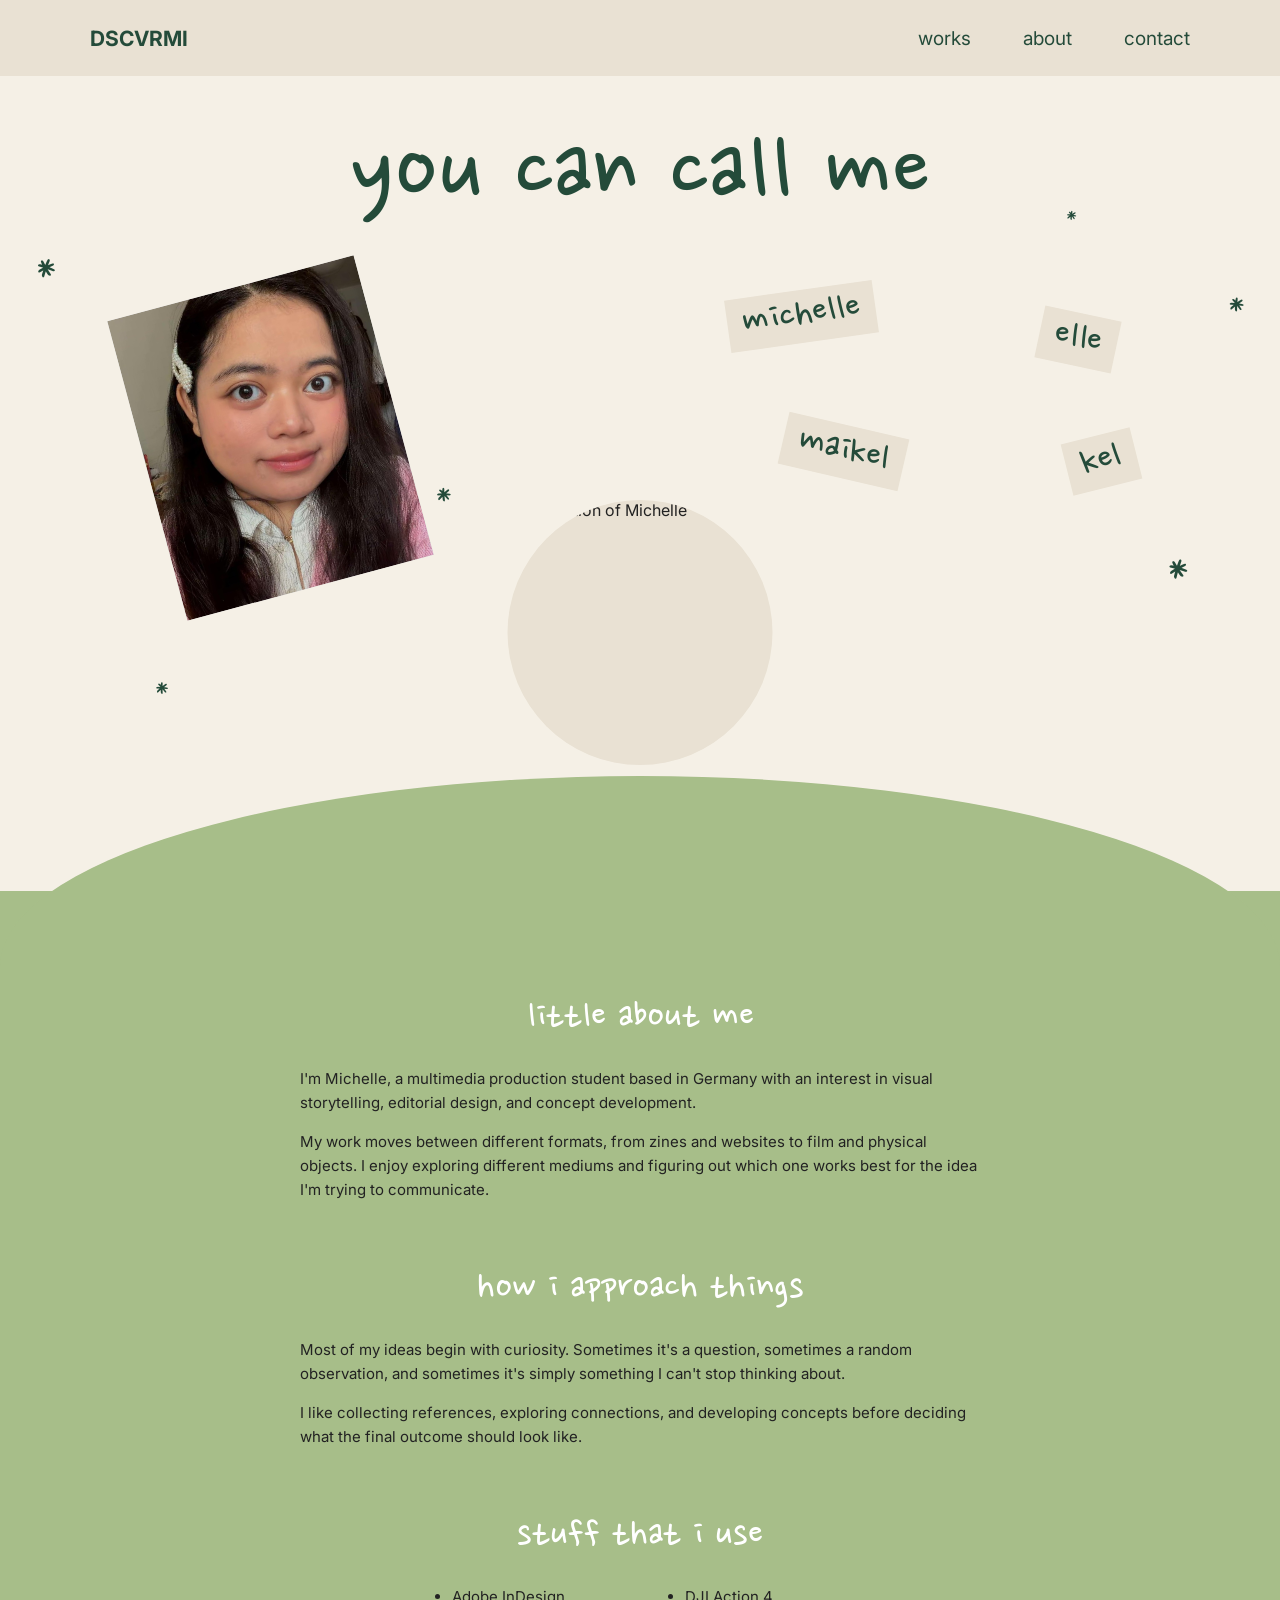
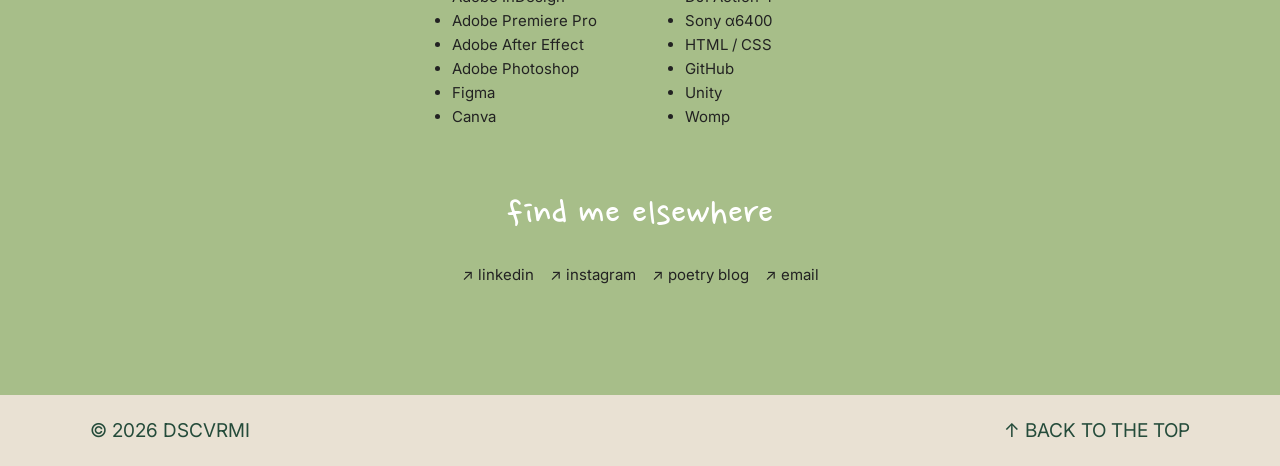
==== about.html @ c0415d55 "Update about.html" ====
<!DOCTYPE html>
<html lang="en">

<head>
  <meta charset="UTF-8">
  <meta name="viewport" content="width=device-width, initial-scale=1.0">

  <title>About — DSCVRMI</title>

  <link rel="preconnect" href="https://fonts.googleapis.com">
  <link rel="preconnect" href="https://fonts.gstatic.com" crossorigin>

  <link href="https://fonts.googleapis.com/css2?family=Inter:wght@400;500;600;700&family=Nanum+Pen+Script&display=swap" rel="stylesheet">

  <style>

    /* =====================================
       COLORS & BASE
    ===================================== */

    :root {
      --abt-paper: #F5F0E6;
      --abt-paper-dark: #E9E1D3;
      --abt-green: #244B3A;
      --abt-sage: #A7BE89;
      --abt-ink: #222222;
    }

    * {
      box-sizing: border-box;
    }

    html {
      scroll-behavior: smooth;
    }

    body {
      margin: 0;
      background: var(--abt-paper);
      color: var(--abt-ink);
      font-family: "Inter", sans-serif;
      overflow-x: hidden;
    }

    a {
      color: inherit;
    }


    /* =====================================
       NAVIGATION
    ===================================== */

    .abt-header {
      height: 76px;
      padding: 0 7%;
      background: var(--abt-paper-dark);

      display: flex;
      align-items: center;
      justify-content: space-between;
    }

    .abt-logo {
      font-size: 21px;
      font-weight: 700;
      color: var(--abt-green);
      text-decoration: none;
    }

    .abt-nav {
      display: flex;
      align-items: center;
      gap: 52px;
    }

    .abt-nav a {
      font-size: 19px;
      text-decoration: none;
      color: var(--abt-green);
      transition: opacity 0.2s ease;
    }

    .abt-nav a:hover {
      opacity: 0.6;
    }


    /* =====================================
       ABOUT HERO
    ===================================== */

    .abt-hero {
      position: relative;
      width: 100%;
      max-width: 1300px;
      height: 730px;
      margin: 0 auto;
      padding: 45px 5%;
    }

    /* TITLE */

    .abt-title-area {
      position: relative;
      z-index: 2;
      width: 100%;
      text-align: center;
    }

    .abt-title {
      margin: 0;
      font-family: "Nanum Pen Script", cursive;
      font-weight: 400;
      font-size: clamp(76px, 8.5vw, 125px);
      line-height: 1;
      color: var(--abt-green);
      white-space: nowrap;
    }


    /* =====================================
       COLLAGE
    ===================================== */

    .abt-collage {
      position: relative;
      width: 100%;
      max-width: 1080px;
      height: 530px;
      margin: 5px auto 0;
    }


    /* PHOTO */

    .abt-photo-frame {
      position: absolute;
      left: 4%;
      top: 48px;

      width: 255px;
      height: 310px;

      background: #d9d9d9;
      transform: rotate(-15deg);
      overflow: hidden;

      z-index: 2;
    }

    .abt-photo {
      width: 100%;
      height: 100%;

      object-fit: cover;
      object-position: center 30%;
      display: block;
    }


    /* =====================================
       NICKNAME STICKY NOTES
    ===================================== */

    .abt-names {
      position: absolute;

      right: 4%;
      top: 50px;

      width: 410px;
      height: 250px;

      z-index: 3;
    }

    .abt-tag {
      position: absolute;
      display: inline-block;

      background: var(--abt-paper-dark);
      padding: 4px 15px 6px;

      color: var(--abt-green);

      font-family: "Nanum Pen Script", cursive;
      font-size: 43px;
      line-height: 1;

      white-space: nowrap;

      transition: transform 0.2s ease;
    }

    .abt-michelle {
      left: 0;
      top: 5px;
      transform: rotate(-8deg);
    }

    .abt-elle {
      right: 20px;
      top: 28px;
      transform: rotate(12deg);
    }

    .abt-maikel {
      left: 55px;
      top: 140px;
      transform: rotate(13deg);
    }

    .abt-kel {
      right: 0;
      top: 150px;
      transform: rotate(-14deg);
    }


    /* =====================================
       ILLUSTRATION CIRCLE
    ===================================== */

    .abt-illustration-circle {
      position: absolute;

      left: 50%;
      bottom: 0;

      transform: translateX(-50%);

      width: 265px;
      height: 265px;

      border-radius: 50%;
      background: var(--abt-paper-dark);

      overflow: hidden;
      z-index: 1;

      display: flex;
      align-items: center;
      justify-content: center;
    }

    .abt-illustration {
      width: 100%;
      height: 100%;

      object-fit: contain;
      display: block;
    }


    /* =====================================
       DECORATIVE ASTERISKS
    ===================================== */

    .abt-star {
      position: absolute;
      display: block;

      font-family: "Nanum Pen Script", cursive;
      font-weight: 400;

      color: var(--abt-green);
      line-height: 1;

      pointer-events: none;
      user-select: none;

      z-index: 4;
    }

    .abt-star-one {
      top: 175px;
      left: 3%;
      font-size: 48px;
      transform: rotate(-15deg);
    }

    .abt-star-two {
      top: 215px;
      right: 3%;
      font-size: 38px;
      transform: rotate(18deg);
    }

    .abt-star-three {
      top: 405px;
      left: 34%;
      font-size: 37px;
      transform: rotate(12deg);
    }

    .abt-star-four {
      top: 475px;
      right: 7%;
      font-size: 50px;
      transform: rotate(-18deg);
    }

    .abt-star-five {
      top: 600px;
      left: 12%;
      font-size: 32px;
      transform: rotate(15deg);
    }

    .abt-star-six {
      top: 130px;
      right: 16%;
      font-size: 25px;
      transform: rotate(20deg);
    }


    /* =====================================
       GREEN ARCH SECTION
    ===================================== */

    .abt-green-section {
      position: relative;
      isolation: isolate;

      width: 100%;
      background: var(--abt-sage);

      margin-top: 85px;
      padding: 105px 24px 110px;
    }

    .abt-green-section::before {
      content: "";
      position: absolute;

      top: -115px;
      left: 0;

      width: 100%;
      height: 190px;

      background: var(--abt-sage);

      border-radius: 50% 50% 0 0 / 100% 100% 0 0;

      z-index: -1;
    }

    .abt-content {
      position: relative;
      z-index: 1;

      width: min(680px, 100%);
      margin: 0 auto;
    }


    /* =====================================
       ABOUT CONTENT
    ===================================== */

    .abt-block {
      margin-bottom: 65px;
    }

    .abt-block:last-child {
      margin-bottom: 0;
    }

    .abt-block h2 {
      font-family: "Nanum Pen Script", cursive;
      font-size: 43px;
      font-weight: 400;

      color: white;
      text-align: center;

      line-height: 1;
      margin: 0 0 28px;
    }

    .abt-block p {
      font-size: 15px;
      line-height: 1.6;
      margin: 0 0 15px;
    }


    /* =====================================
       TOOLS
    ===================================== */

    .abt-tools {
      display: grid;
      grid-template-columns: 1fr 1fr;

      gap: 45px;
      max-width: 420px;
      margin: 0 auto;
    }

    .abt-tools ul {
      margin: 0;
      padding-left: 22px;

      font-size: 15px;
      line-height: 1.6;
    }


    /* =====================================
       SOCIAL LINKS
    ===================================== */

    .abt-socials {
      display: flex;
      justify-content: center;
      flex-wrap: wrap;
      gap: 16px;
    }

    .abt-socials a {
      text-decoration: none;
      font-size: 15px;

      border-bottom: 1px solid transparent;

      transition:
        opacity 0.2s ease,
        border-color 0.2s ease;
    }

    .abt-socials a:hover {
      opacity: 0.7;
      border-bottom-color: currentColor;
    }


    /* =====================================
       FOOTER
    ===================================== */

    .abt-footer {
      padding: 24px 7%;

      background: var(--abt-paper-dark);

      display: flex;
      justify-content: space-between;
      align-items: center;

      gap: 20px;

      color: var(--abt-green);
      font-size: 19px;
    }

    .abt-footer a {
      text-decoration: none;
    }


    /* =====================================
       TABLET
    ===================================== */

    @media (max-width: 900px) {

      .abt-hero {
        height: 765px;
        padding: 45px 4%;
      }

      .abt-title {
        font-size: clamp(62px, 10vw, 100px);
      }

      .abt-collage {
        height: 560px;
      }

      .abt-photo-frame {
        left: 5%;
        top: 65px;

        width: 220px;
        height: 275px;
      }

      .abt-names {
        right: 3%;
        top: 70px;

        width: 310px;
        height: 230px;
      }

      .abt-tag {
        font-size: 36px;
      }

      .abt-maikel {
        left: 30px;
      }

      .abt-elle {
        right: 0;
      }

      .abt-illustration-circle {
        width: 230px;
        height: 230px;
        bottom: 5px;
      }

      .abt-star-one {
        left: 2%;
      }

      .abt-star-three {
        left: 38%;
      }

      .abt-star-four {
        right: 3%;
      }

      .abt-green-section {
        margin-top: 75px;
      }
    }


    /* =====================================
       MOBILE
    ===================================== */

    @media (max-width: 600px) {

      .abt-header {
        height: auto;
        min-height: 75px;
        padding: 18px 20px;
        gap: 12px;
      }

      .abt-logo {
        font-size: 17px;
      }

      .abt-nav {
        gap: 15px;
      }

      .abt-nav a {
        font-size: 14px;
      }

      .abt-hero {
        height: 880px;
        padding: 38px 20px 70px;
      }

      .abt-title {
        font-size: clamp(42px, 12vw, 75px);
        white-space: nowrap;
      }

      .abt-collage {
        height: 710px;
        margin-top: 20px;
      }

      /* PHOTO */

      .abt-photo-frame {
        left: 50%;
        top: 18px;

        width: 195px;
        height: 240px;

        transform: translateX(-50%) rotate(-12deg);
      }

      /* NAMES */

      .abt-names {
        left: 50%;
        right: auto;
        top: 315px;

        transform: translateX(-50%);

        width: min(320px, 100%);
        height: 155px;
      }

      .abt-tag {
        font-size: 32px;
        padding: 3px 10px 5px;
      }

      .abt-michelle {
        left: 3%;
        top: 0;
      }

      .abt-elle {
        right: 5%;
        top: 12px;
      }

      .abt-maikel {
        left: 14%;
        top: 80px;
      }

      .abt-kel {
        right: 5%;
        top: 90px;
      }

      /* ILLUSTRATION */

      .abt-illustration-circle {
        width: 200px;
        height: 200px;

        bottom: 10px;
      }

      /* STARS */

      .abt-star-one {
        top: 160px;
        left: 6%;
        font-size: 35px;
      }

      .abt-star-two {
        top: 245px;
        right: 6%;
        font-size: 30px;
      }

      .abt-star-three {
        top: 445px;
        left: 7%;
        font-size: 29px;
      }

      .abt-star-four {
        top: 575px;
        right: 6%;
        font-size: 34px;
      }

      .abt-star-five {
        top: 690px;
        left: 7%;
        font-size: 29px;
      }

      .abt-star-six {
        top: 105px;
        right: 8%;
        font-size: 23px;
      }

      /* GREEN SECTION */

      .abt-green-section {
        margin-top: 65px;
        padding: 75px 24px 85px;
      }

      .abt-green-section::before {
        top: -70px;
        height: 115px;
      }

      /* CONTENT */

      .abt-block {
        margin-bottom: 50px;
      }

      .abt-block h2 {
        font-size: 38px;
      }

      .abt-block p {
        font-size: 14px;
      }

      .abt-tools {
        gap: 18px;
      }

      .abt-tools ul {
        font-size: 13px;
      }

      .abt-socials {
        gap: 14px;
      }

      .abt-socials a {
        font-size: 13px;
      }

      .abt-footer {
        padding: 22px;
        font-size: 13px;
      }
    }

    @media (max-width: 380px) {
      .abt-nav {
        gap: 9px;
      }

      .abt-logo {
        font-size: 15px;
      }

      .abt-nav a {
        font-size: 12px;
      }
    }

  </style>
</head>


<body id="top">

  <!-- =====================================
       NAVIGATION
  ===================================== -->

  <header class="abt-header">

    <a href="index.html" class="abt-logo">
      DSCVRMI
    </a>

    <nav class="abt-nav">
      <a href="works.html">works</a>
      <a href="about.html" aria-current="page">about</a>
      <a href="contact.html">contact</a>
    </nav>

  </header>


  <main>

    <!-- =====================================
         HERO
    ===================================== -->

    <section class="abt-hero">

      <!-- ASTERISK DECORATIONS -->

      <span class="abt-star abt-star-one" aria-hidden="true">*</span>
      <span class="abt-star abt-star-two" aria-hidden="true">*</span>
      <span class="abt-star abt-star-three" aria-hidden="true">*</span>
      <span class="abt-star abt-star-four" aria-hidden="true">*</span>
      <span class="abt-star abt-star-five" aria-hidden="true">*</span>
      <span class="abt-star abt-star-six" aria-hidden="true">*</span>


      <!-- TITLE -->

      <div class="abt-title-area">
        <h1 class="abt-title">you can call me</h1>
      </div>


      <!-- COLLAGE -->

      <div class="abt-collage">

        <!-- PHOTO -->

        <div class="abt-photo-frame">
          <img
            class="abt-photo"
            src="michelle.jpg"
            alt="Portrait of Michelle"
          >
        </div>


        <!-- NICKNAMES -->

        <div class="abt-names">
          <span class="abt-tag abt-michelle">michelle</span>
          <span class="abt-tag abt-elle">elle</span>
          <span class="abt-tag abt-maikel">maikel</span>
          <span class="abt-tag abt-kel">kel</span>
        </div>


        <!-- ILLUSTRATION CIRCLE -->

        <div class="abt-illustration-circle">
          <img
            class="abt-illustration"
            src="hero-illustration.png"
            alt="Illustration of Michelle"
          >
        </div>

      </div>

    </section>


    <!-- =====================================
         GREEN ABOUT SECTION
    ===================================== -->

    <section class="abt-green-section" id="little-about-me">

      <div class="abt-content">


        <!-- LITTLE ABOUT ME -->

        <section class="abt-block">

          <h2>little about me</h2>

          <p>
            I'm Michelle, a multimedia production student based in Germany
            with an interest in visual storytelling, editorial design,
            and concept development.
          </p>

          <p>
            My work moves between different formats, from zines and
            websites to film and physical objects. I enjoy exploring
            different mediums and figuring out which one works best
            for the idea I'm trying to communicate.
          </p>

        </section>


        <!-- HOW I APPROACH THINGS -->

        <section class="abt-block">

          <h2>how i approach things</h2>

          <p>
            Most of my ideas begin with curiosity. Sometimes it's
            a question, sometimes a random observation, and sometimes
            it's simply something I can't stop thinking about.
          </p>

          <p>
            I like collecting references, exploring connections,
            and developing concepts before deciding what the final
            outcome should look like.
          </p>

        </section>


        <!-- STUFF THAT I USE -->

        <section class="abt-block">

          <h2>stuff that i use</h2>

          <div class="abt-tools">

            <ul>
              <li>Adobe InDesign</li>
              <li>Adobe Premiere Pro</li>
              <li>Adobe After Effect</li>
              <li>Adobe Photoshop</li>
              <li>Figma</li>
              <li>Canva</li>
            </ul>

            <ul>
              <li>DJI Action 4</li>
              <li>Sony α6400</li>
              <li>HTML / CSS</li>
              <li>GitHub</li>
              <li>Unity</li>
              <li>Womp</li>
            </ul>

          </div>

        </section>


        <!-- FIND ME ELSEWHERE -->

        <section class="abt-block">

          <h2>find me elsewhere</h2>

          <div class="abt-socials">

            <a
              href="https://www.linkedin.com/in/michelle-artalim-069a4229b/"
              target="_blank"
              rel="noopener noreferrer"
            >
              &#8599; linkedin
            </a>

            <a
              href="https://www.instagram.com/37maikel/"
              target="_blank"
              rel="noopener noreferrer"
            >
              &#8599; instagram
            </a>

            <a
              href="https://wednesdayelle.blogspot.com/"
              target="_blank"
              rel="noopener noreferrer"
            >
              &#8599; poetry blog
            </a>

            <a href="mailto:artaastra@gmail.com">
              &#8599; email
            </a>

          </div>

        </section>

      </div>

    </section>

  </main>


  <!-- =====================================
       FOOTER
  ===================================== -->

  <footer class="abt-footer">

    <span>© 2026 DSCVRMI</span>

    <a href="#top">
      ↑ BACK TO THE TOP
    </a>

  </footer>

</body>
</html>
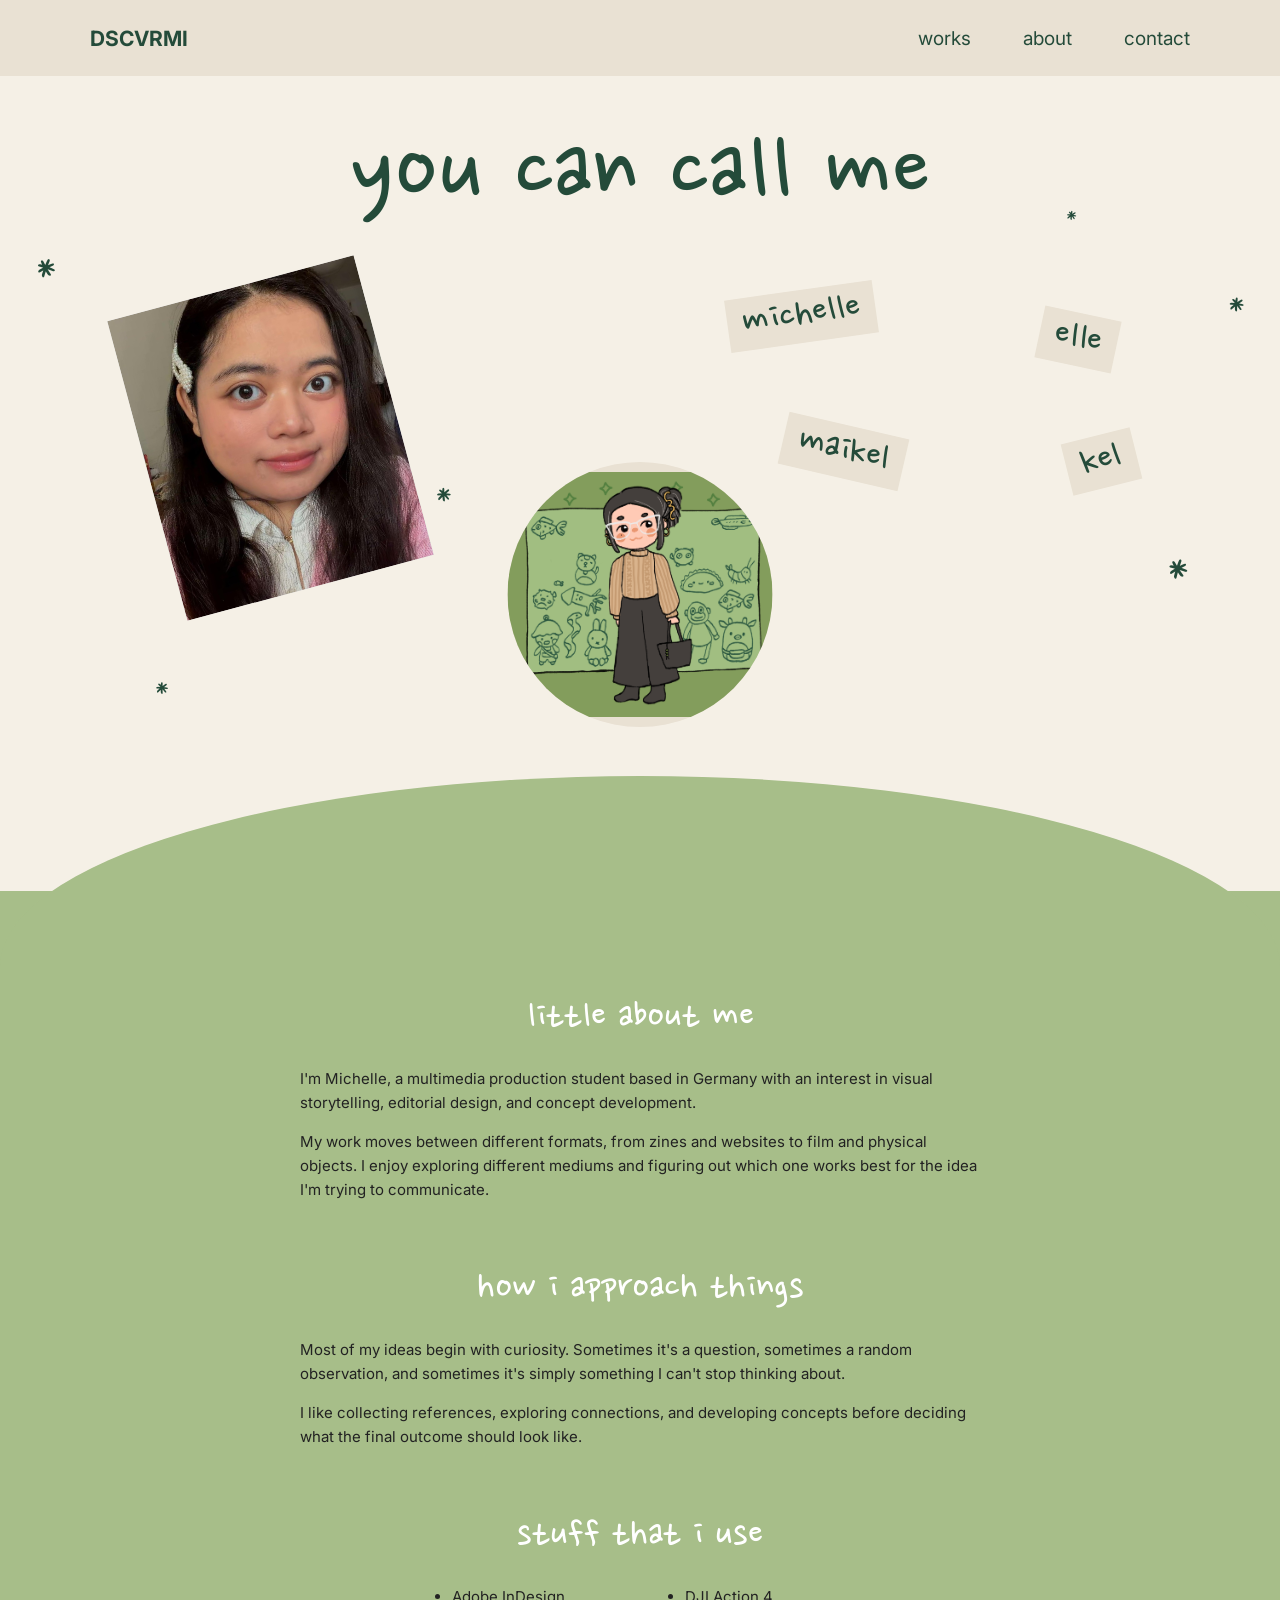
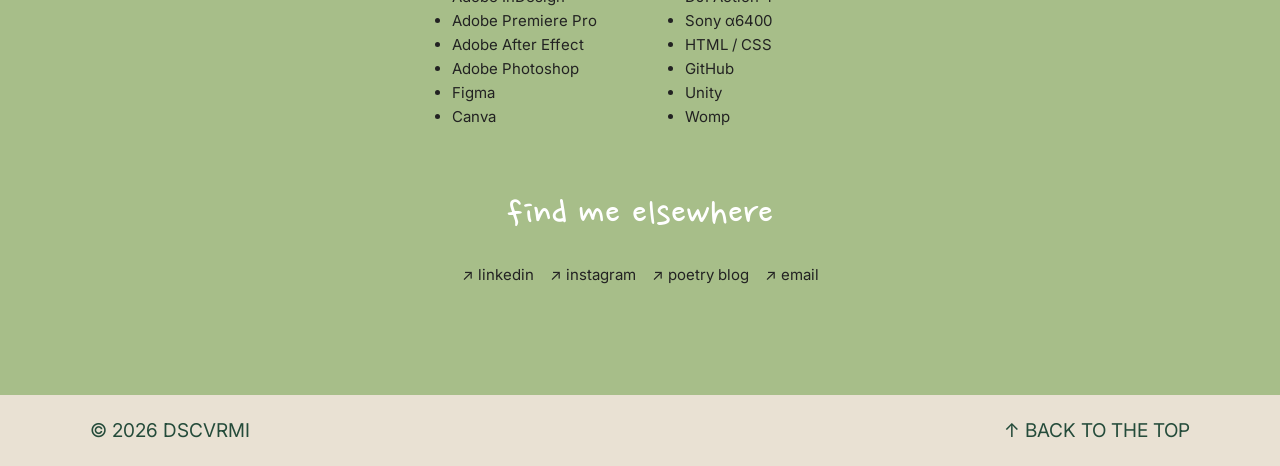
==== commit beb29850: "Update about.html" ====
--- a/about.html
+++ b/about.html
@@ -227,7 +227,7 @@
       position: absolute;
 
       left: 50%;
-      bottom: 0;
+      bottom: 38px;
 
       transform: translateX(-50%);
 
@@ -813,7 +813,7 @@
         <div class="abt-illustration-circle">
           <img
             class="abt-illustration"
-            src="hero-illustration.png"
+            src="persona illus.png"
             alt="Illustration of Michelle"
           >
         </div>
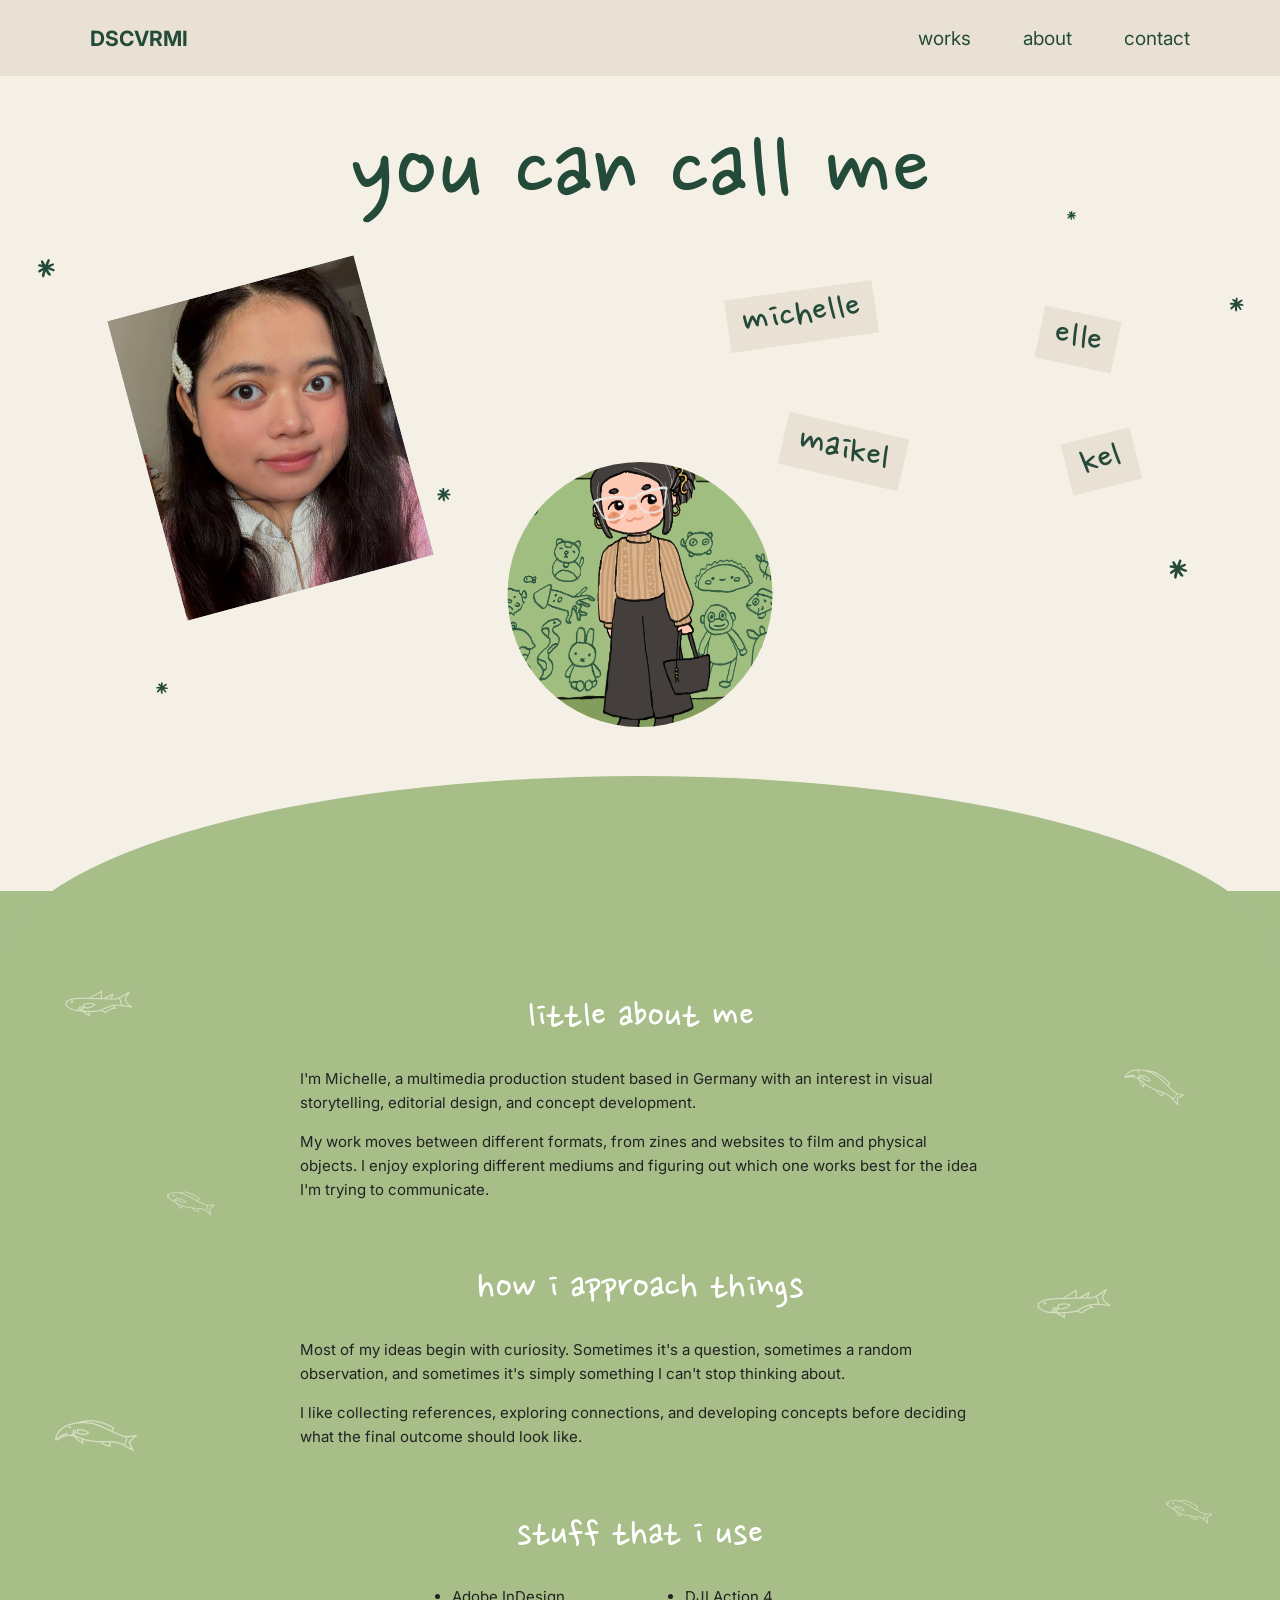
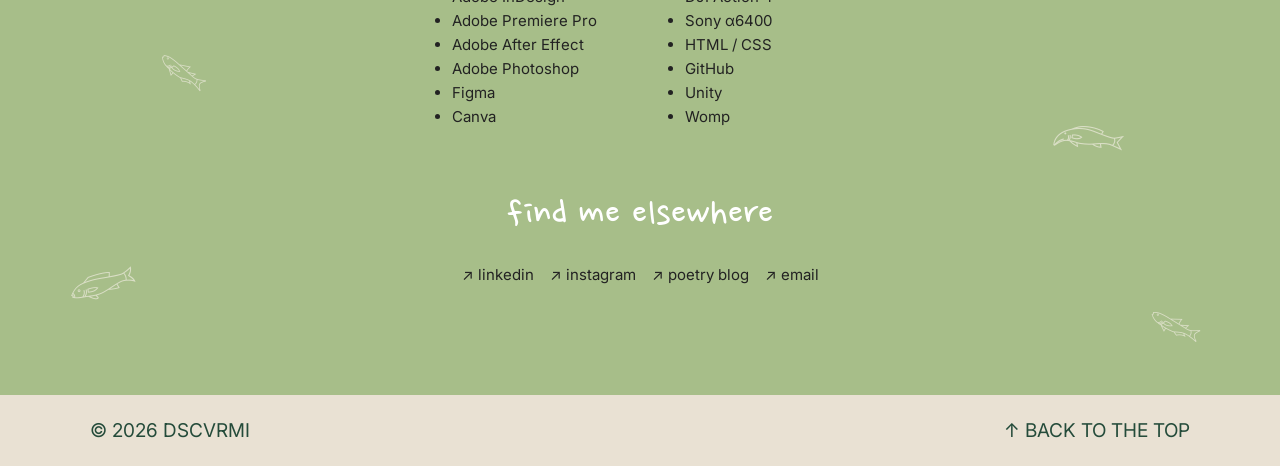
==== commit 27d652bb: "Update about.html" ====
--- a/about.html
+++ b/about.html
@@ -12,6 +12,7 @@
   <link rel="preconnect" href="https://fonts.gstatic.com" crossorigin>
 
   <link href="https://fonts.googleapis.com/css2?family=Inter:wght@400;500;600;700&family=Nanum+Pen+Script&display=swap" rel="stylesheet">
+  <link href="https://fonts.googleapis.com/css2?family=Noto+Sans+Egyptian+Hieroglyphs&display=swap" rel="stylesheet">
 
   <style>
 
@@ -246,12 +247,15 @@
     }
 
     .abt-illustration {
-      width: 100%;
-      height: 100%;
-
-      object-fit: contain;
-      display: block;
-    }
+  width: 125%;
+  height: 125%;
+  max-width: none;
+  max-height: none;
+  object-fit: cover;
+  object-position: center;
+  flex-shrink: 0;
+  display: block;
+}
 
 
     /* =====================================
@@ -438,6 +442,128 @@
       border-bottom-color: currentColor;
     }
 
+    /* =====================================
+   FLOATING FISH DECORATIONS
+===================================== */
+
+.abt-fish-decor {
+  position: absolute;
+  inset: 0;
+  pointer-events: none;
+  overflow: hidden;
+  z-index: 0;
+}
+
+.abt-fish {
+  position: absolute;
+  display: block;
+  color: var(--abt-paper);
+  font-family: "Noto Sans Egyptian Hieroglyphs", serif;
+  line-height: 1;
+  opacity: 0.65;
+}
+
+/* LEFT SIDE */
+
+.fish-1 {
+  top: 8%;
+  left: 5%;
+  font-size: 55px;
+  transform: rotate(-15deg);
+}
+
+.fish-2 {
+  top: 26%;
+  left: 13%;
+  font-size: 38px;
+  transform: rotate(18deg);
+}
+
+.fish-3 {
+  top: 46%;
+  left: 4%;
+  font-size: 65px;
+  transform: rotate(-8deg);
+}
+
+.fish-4 {
+  top: 69%;
+  left: 12%;
+  font-size: 42px;
+  transform: rotate(25deg);
+}
+
+.fish-5 {
+  top: 87%;
+  left: 5%;
+  font-size: 52px;
+  transform: rotate(-20deg);
+}
+
+/* RIGHT SIDE */
+
+.fish-6 {
+  top: 15%;
+  right: 7%;
+  font-size: 50px;
+  transform: rotate(12deg);
+}
+
+.fish-7 {
+  top: 35%;
+  right: 13%;
+  font-size: 60px;
+  transform: rotate(-18deg);
+}
+
+.fish-8 {
+  top: 54%;
+  right: 5%;
+  font-size: 37px;
+  transform: rotate(20deg);
+}
+
+.fish-9 {
+  top: 74%;
+  right: 12%;
+  font-size: 56px;
+  transform: rotate(-12deg);
+}
+
+.fish-10 {
+  top: 92%;
+  right: 6%;
+  font-size: 43px;
+  transform: rotate(15deg);
+}
+
+/* SMALL SCREENS */
+
+@media (max-width: 900px) {
+  .abt-fish {
+    font-size: 30px;
+    opacity: 0.4;
+  }
+
+  .fish-2,
+  .fish-4,
+  .fish-7,
+  .fish-9 {
+    display: none;
+  }
+}
+
+@media (max-width: 600px) {
+  .abt-fish {
+    font-size: 24px;
+    opacity: 0.3;
+  }
+
+  .fish-3,
+  .fish-8 {
+    display: none;
+  }
+}
 
     /* =====================================
        FOOTER
@@ -828,6 +954,24 @@
     ===================================== -->
 
     <section class="abt-green-section" id="little-about-me">
+
+      <!-- FLOATING FISH DECORATIONS -->
+
+<div class="abt-fish-decor" aria-hidden="true">
+
+  <span class="abt-fish fish-1">𓆝</span>
+  <span class="abt-fish fish-2">𓆟</span>
+  <span class="abt-fish fish-3">𓆞</span>
+  <span class="abt-fish fish-4">𓆝</span>
+  <span class="abt-fish fish-5">𓆟</span>
+
+  <span class="abt-fish fish-6">𓆞</span>
+  <span class="abt-fish fish-7">𓆝</span>
+  <span class="abt-fish fish-8">𓆟</span>
+  <span class="abt-fish fish-9">𓆞</span>
+  <span class="abt-fish fish-10">𓆝</span>
+
+</div>
 
       <div class="abt-content">
 
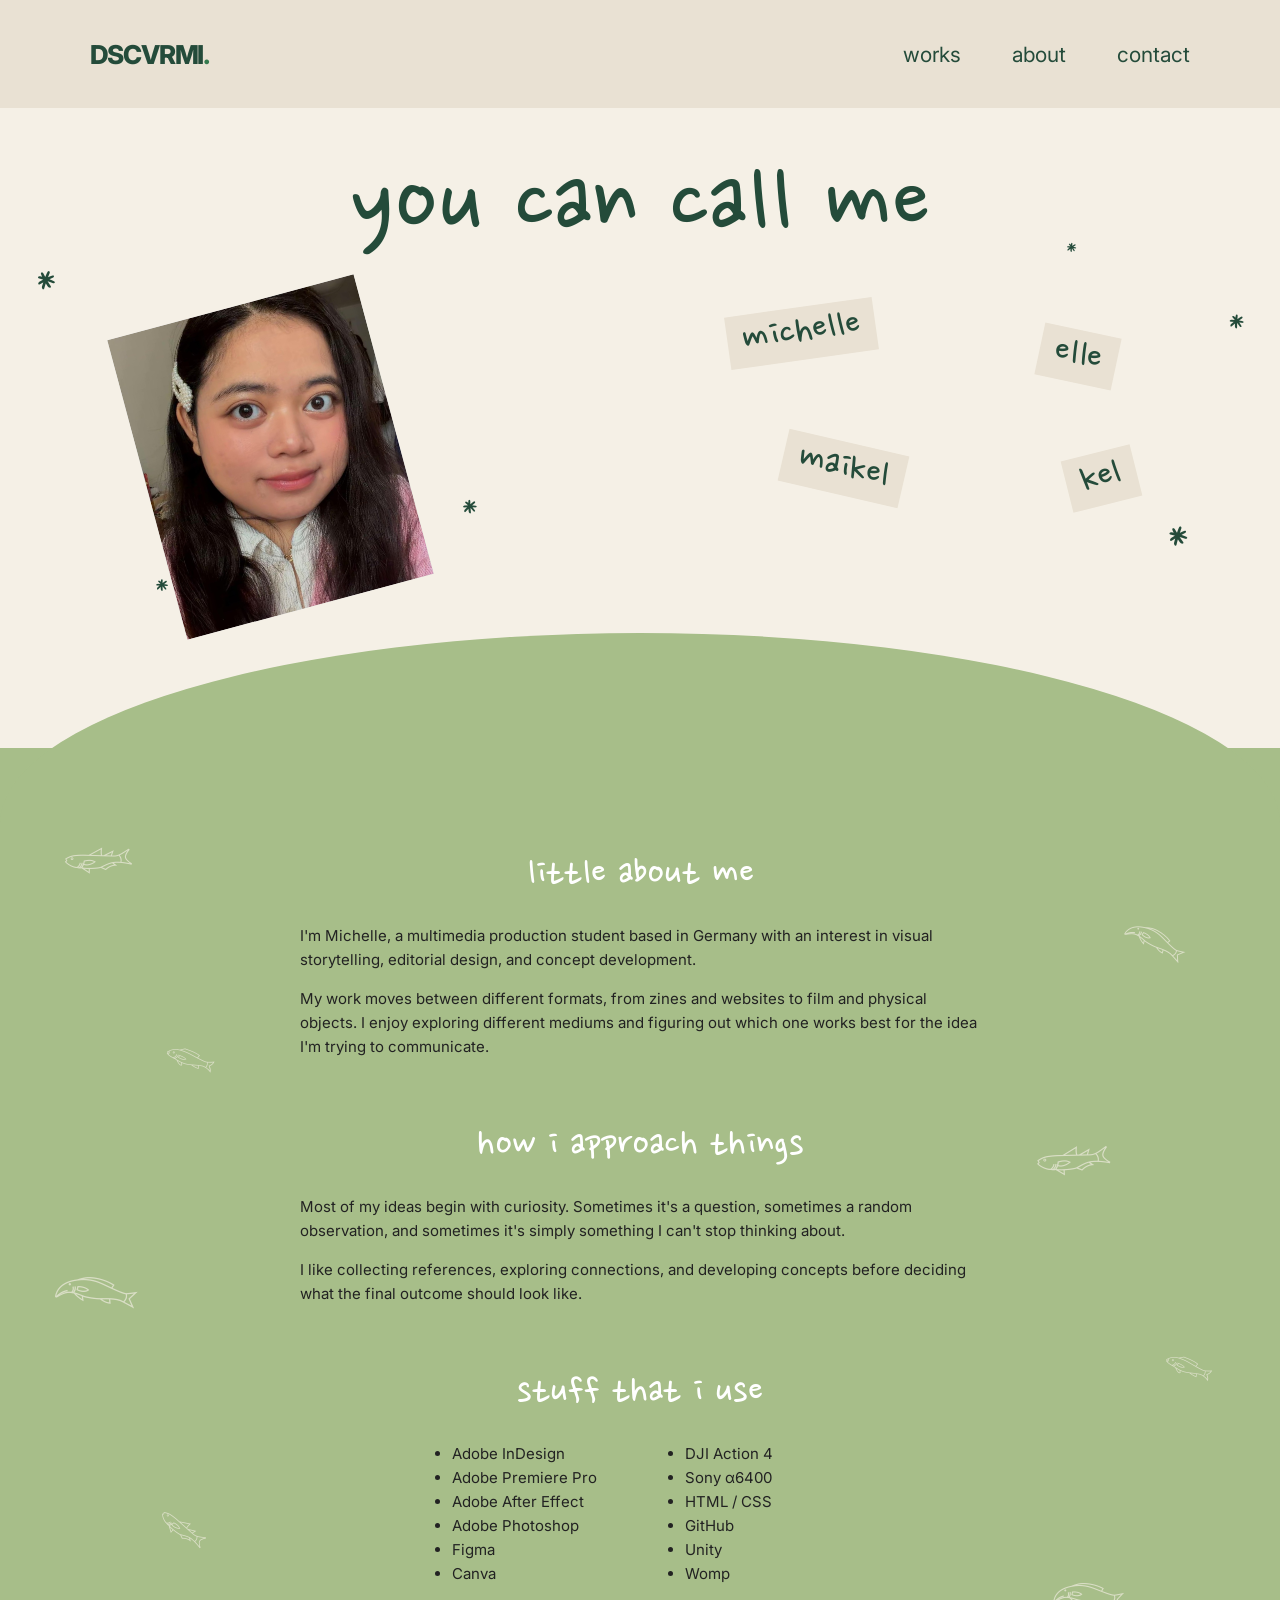
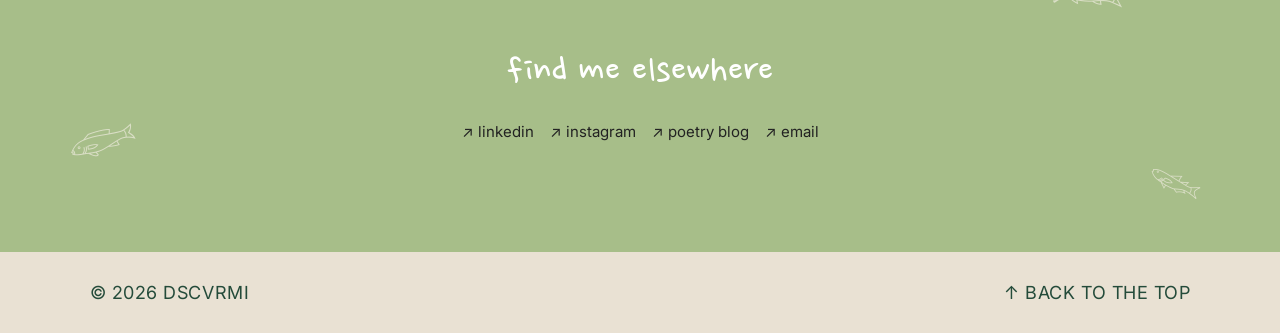
==== commit e46ffd65: "Update about.html" ====
--- a/about.html
+++ b/about.html
@@ -8,83 +8,26 @@
 
   <title>About — DSCVRMI</title>
 
+  <!-- FONTS -->
   <link rel="preconnect" href="https://fonts.googleapis.com">
   <link rel="preconnect" href="https://fonts.gstatic.com" crossorigin>
 
-  <link href="https://fonts.googleapis.com/css2?family=Inter:wght@400;500;600;700&family=Nanum+Pen+Script&display=swap" rel="stylesheet">
+  <link href="https://fonts.googleapis.com/css2?family=Inter:wght@400;500;600;700;800&family=Nanum+Pen+Script&display=swap" rel="stylesheet">
+
   <link href="https://fonts.googleapis.com/css2?family=Noto+Sans+Egyptian+Hieroglyphs&display=swap" rel="stylesheet">
 
+  <!-- SHARED CSS: NAVBAR + FOOTER -->
+  <link rel="stylesheet" href="style.css">
+
+  <!-- ABOUT PAGE CSS -->
   <style>
 
     /* =====================================
-       COLORS & BASE
+       ABOUT PAGE VARIABLES
     ===================================== */
 
     :root {
-      --abt-paper: #F5F0E6;
-      --abt-paper-dark: #E9E1D3;
-      --abt-green: #244B3A;
       --abt-sage: #A7BE89;
-      --abt-ink: #222222;
-    }
-
-    * {
-      box-sizing: border-box;
-    }
-
-    html {
-      scroll-behavior: smooth;
-    }
-
-    body {
-      margin: 0;
-      background: var(--abt-paper);
-      color: var(--abt-ink);
-      font-family: "Inter", sans-serif;
-      overflow-x: hidden;
-    }
-
-    a {
-      color: inherit;
-    }
-
-
-    /* =====================================
-       NAVIGATION
-    ===================================== */
-
-    .abt-header {
-      height: 76px;
-      padding: 0 7%;
-      background: var(--abt-paper-dark);
-
-      display: flex;
-      align-items: center;
-      justify-content: space-between;
-    }
-
-    .abt-logo {
-      font-size: 21px;
-      font-weight: 700;
-      color: var(--abt-green);
-      text-decoration: none;
-    }
-
-    .abt-nav {
-      display: flex;
-      align-items: center;
-      gap: 52px;
-    }
-
-    .abt-nav a {
-      font-size: 19px;
-      text-decoration: none;
-      color: var(--abt-green);
-      transition: opacity 0.2s ease;
-    }
-
-    .abt-nav a:hover {
-      opacity: 0.6;
     }
 
 
@@ -96,12 +39,15 @@
       position: relative;
       width: 100%;
       max-width: 1300px;
-      height: 730px;
+      height: 535px;
       margin: 0 auto;
-      padding: 45px 5%;
-    }
-
-    /* TITLE */
+      padding: 45px 5% 35px;
+    }
+
+
+    /* =====================================
+       HERO TITLE
+    ===================================== */
 
     .abt-title-area {
       position: relative;
@@ -112,39 +58,45 @@
 
     .abt-title {
       margin: 0;
-      font-family: "Nanum Pen Script", cursive;
+
+      font-family: var(--hand);
       font-weight: 400;
       font-size: clamp(76px, 8.5vw, 125px);
       line-height: 1;
-      color: var(--abt-green);
+
+      color: var(--green);
       white-space: nowrap;
     }
 
 
     /* =====================================
-       COLLAGE
+       HERO COLLAGE
     ===================================== */
 
     .abt-collage {
       position: relative;
       width: 100%;
       max-width: 1080px;
-      height: 530px;
+      height: 350px;
       margin: 5px auto 0;
     }
 
 
-    /* PHOTO */
+    /* =====================================
+       PORTRAIT PHOTO
+    ===================================== */
 
     .abt-photo-frame {
       position: absolute;
+
       left: 4%;
-      top: 48px;
+      top: 35px;
 
       width: 255px;
       height: 310px;
 
       background: #d9d9d9;
+
       transform: rotate(-15deg);
       overflow: hidden;
 
@@ -157,6 +109,7 @@
 
       object-fit: cover;
       object-position: center 30%;
+
       display: block;
     }
 
@@ -169,7 +122,7 @@
       position: absolute;
 
       right: 4%;
-      top: 50px;
+      top: 35px;
 
       width: 410px;
       height: 250px;
@@ -181,18 +134,16 @@
       position: absolute;
       display: inline-block;
 
-      background: var(--abt-paper-dark);
+      background: var(--paper-dark);
       padding: 4px 15px 6px;
 
-      color: var(--abt-green);
-
-      font-family: "Nanum Pen Script", cursive;
+      color: var(--green);
+
+      font-family: var(--hand);
       font-size: 43px;
       line-height: 1;
 
       white-space: nowrap;
-
-      transition: transform 0.2s ease;
     }
 
     .abt-michelle {
@@ -221,44 +172,6 @@
 
 
     /* =====================================
-       ILLUSTRATION CIRCLE
-    ===================================== */
-
-    .abt-illustration-circle {
-      position: absolute;
-
-      left: 50%;
-      bottom: 38px;
-
-      transform: translateX(-50%);
-
-      width: 265px;
-      height: 265px;
-
-      border-radius: 50%;
-      background: var(--abt-paper-dark);
-
-      overflow: hidden;
-      z-index: 1;
-
-      display: flex;
-      align-items: center;
-      justify-content: center;
-    }
-
-    .abt-illustration {
-  width: 125%;
-  height: 125%;
-  max-width: none;
-  max-height: none;
-  object-fit: cover;
-  object-position: center;
-  flex-shrink: 0;
-  display: block;
-}
-
-
-    /* =====================================
        DECORATIVE ASTERISKS
     ===================================== */
 
@@ -266,10 +179,10 @@
       position: absolute;
       display: block;
 
-      font-family: "Nanum Pen Script", cursive;
+      font-family: var(--hand);
       font-weight: 400;
 
-      color: var(--abt-green);
+      color: var(--green);
       line-height: 1;
 
       pointer-events: none;
@@ -279,35 +192,35 @@
     }
 
     .abt-star-one {
-      top: 175px;
+      top: 155px;
       left: 3%;
       font-size: 48px;
       transform: rotate(-15deg);
     }
 
     .abt-star-two {
-      top: 215px;
+      top: 200px;
       right: 3%;
       font-size: 38px;
       transform: rotate(18deg);
     }
 
     .abt-star-three {
-      top: 405px;
-      left: 34%;
+      top: 385px;
+      left: 36%;
       font-size: 37px;
       transform: rotate(12deg);
     }
 
     .abt-star-four {
-      top: 475px;
+      top: 410px;
       right: 7%;
       font-size: 50px;
       transform: rotate(-18deg);
     }
 
     .abt-star-five {
-      top: 600px;
+      top: 465px;
       left: 12%;
       font-size: 32px;
       transform: rotate(15deg);
@@ -332,7 +245,7 @@
       width: 100%;
       background: var(--abt-sage);
 
-      margin-top: 85px;
+      margin-top: 105px;
       padding: 105px 24px 110px;
     }
 
@@ -375,7 +288,7 @@
     }
 
     .abt-block h2 {
-      font-family: "Nanum Pen Script", cursive;
+      font-family: var(--hand);
       font-size: 43px;
       font-weight: 400;
 
@@ -387,6 +300,7 @@
     }
 
     .abt-block p {
+      color: var(--ink);
       font-size: 15px;
       line-height: 1.6;
       margin: 0 0 15px;
@@ -394,7 +308,7 @@
 
 
     /* =====================================
-       TOOLS
+       SOFTWARE & GEAR
     ===================================== */
 
     .abt-tools {
@@ -410,6 +324,7 @@
       margin: 0;
       padding-left: 22px;
 
+      color: var(--ink);
       font-size: 15px;
       line-height: 1.6;
     }
@@ -427,6 +342,7 @@
     }
 
     .abt-socials a {
+      color: var(--ink);
       text-decoration: none;
       font-size: 15px;
 
@@ -442,252 +358,186 @@
       border-bottom-color: currentColor;
     }
 
-    /* =====================================
-   FLOATING FISH DECORATIONS
-===================================== */
-
-.abt-fish-decor {
-  position: absolute;
-  inset: 0;
-  pointer-events: none;
-  overflow: hidden;
-  z-index: 0;
-}
-
-.abt-fish {
-  position: absolute;
-  display: block;
-  color: var(--abt-paper);
-  font-family: "Noto Sans Egyptian Hieroglyphs", serif;
-  line-height: 1;
-  opacity: 0.65;
-}
-
-/* LEFT SIDE */
-
-.fish-1 {
-  top: 8%;
-  left: 5%;
-  font-size: 55px;
-  transform: rotate(-15deg);
-}
-
-.fish-2 {
-  top: 26%;
-  left: 13%;
-  font-size: 38px;
-  transform: rotate(18deg);
-}
-
-.fish-3 {
-  top: 46%;
-  left: 4%;
-  font-size: 65px;
-  transform: rotate(-8deg);
-}
-
-.fish-4 {
-  top: 69%;
-  left: 12%;
-  font-size: 42px;
-  transform: rotate(25deg);
-}
-
-.fish-5 {
-  top: 87%;
-  left: 5%;
-  font-size: 52px;
-  transform: rotate(-20deg);
-}
-
-/* RIGHT SIDE */
-
-.fish-6 {
-  top: 15%;
-  right: 7%;
-  font-size: 50px;
-  transform: rotate(12deg);
-}
-
-.fish-7 {
-  top: 35%;
-  right: 13%;
-  font-size: 60px;
-  transform: rotate(-18deg);
-}
-
-.fish-8 {
-  top: 54%;
-  right: 5%;
-  font-size: 37px;
-  transform: rotate(20deg);
-}
-
-.fish-9 {
-  top: 74%;
-  right: 12%;
-  font-size: 56px;
-  transform: rotate(-12deg);
-}
-
-.fish-10 {
-  top: 92%;
-  right: 6%;
-  font-size: 43px;
-  transform: rotate(15deg);
-}
-
-/* SMALL SCREENS */
-
-@media (max-width: 900px) {
-  .abt-fish {
-    font-size: 30px;
-    opacity: 0.4;
-  }
-
-  .fish-2,
-  .fish-4,
-  .fish-7,
-  .fish-9 {
-    display: none;
-  }
-}
-
-@media (max-width: 600px) {
-  .abt-fish {
-    font-size: 24px;
-    opacity: 0.3;
-  }
-
-  .fish-3,
-  .fish-8 {
-    display: none;
-  }
-}
-
-    /* =====================================
-       FOOTER
-    ===================================== */
-
-    .abt-footer {
-      padding: 24px 7%;
-
-      background: var(--abt-paper-dark);
-
-      display: flex;
-      justify-content: space-between;
-      align-items: center;
-
-      gap: 20px;
-
-      color: var(--abt-green);
-      font-size: 19px;
-    }
-
-    .abt-footer a {
-      text-decoration: none;
-    }
-
-
-    /* =====================================
-       TABLET
+
+    /* =====================================
+       FLOATING FISH DECORATIONS
+    ===================================== */
+
+    .abt-fish-decor {
+      position: absolute;
+      inset: 0;
+
+      pointer-events: none;
+      overflow: hidden;
+
+      z-index: 0;
+    }
+
+    .abt-fish {
+      position: absolute;
+      display: block;
+
+      color: var(--paper);
+
+      font-family: "Noto Sans Egyptian Hieroglyphs", serif;
+      line-height: 1;
+
+      opacity: 0.65;
+      pointer-events: none;
+    }
+
+
+    /* LEFT SIDE */
+
+    .fish-1 {
+      top: 8%;
+      left: 5%;
+      font-size: 55px;
+      transform: rotate(-15deg);
+    }
+
+    .fish-2 {
+      top: 26%;
+      left: 13%;
+      font-size: 38px;
+      transform: rotate(18deg);
+    }
+
+    .fish-3 {
+      top: 46%;
+      left: 4%;
+      font-size: 65px;
+      transform: rotate(-8deg);
+    }
+
+    .fish-4 {
+      top: 69%;
+      left: 12%;
+      font-size: 42px;
+      transform: rotate(25deg);
+    }
+
+    .fish-5 {
+      top: 87%;
+      left: 5%;
+      font-size: 52px;
+      transform: rotate(-20deg);
+    }
+
+
+    /* RIGHT SIDE */
+
+    .fish-6 {
+      top: 15%;
+      right: 7%;
+      font-size: 50px;
+      transform: rotate(12deg);
+    }
+
+    .fish-7 {
+      top: 35%;
+      right: 13%;
+      font-size: 60px;
+      transform: rotate(-18deg);
+    }
+
+    .fish-8 {
+      top: 54%;
+      right: 5%;
+      font-size: 37px;
+      transform: rotate(20deg);
+    }
+
+    .fish-9 {
+      top: 74%;
+      right: 12%;
+      font-size: 56px;
+      transform: rotate(-12deg);
+    }
+
+    .fish-10 {
+      top: 92%;
+      right: 6%;
+      font-size: 43px;
+      transform: rotate(15deg);
+    }
+
+
+    /* =====================================
+       TABLET RESPONSIVE
     ===================================== */
 
     @media (max-width: 900px) {
+
+      .abt-hero {
+        height: 550px;
+        padding: 45px 4% 35px;
+      }
+
+      .abt-title {
+        font-size: clamp(62px, 10vw, 100px);
+      }
+
+      .abt-collage {
+        height: 370px;
+      }
+
+      .abt-photo-frame {
+        left: 5%;
+        top: 45px;
+
+        width: 220px;
+        height: 275px;
+      }
+
+      .abt-names {
+        right: 3%;
+        top: 55px;
+
+        width: 310px;
+        height: 230px;
+      }
+
+      .abt-tag {
+        font-size: 36px;
+      }
+
+      .abt-maikel {
+        left: 30px;
+      }
+
+      .abt-elle {
+        right: 0;
+      }
+
+      .abt-green-section {
+        margin-top: 90px;
+      }
+
+      .abt-fish {
+        font-size: 30px;
+        opacity: 0.4;
+      }
+
+      .fish-2,
+      .fish-4,
+      .fish-7,
+      .fish-9 {
+        display: none;
+      }
+
+    }
+
+
+    /* =====================================
+       MOBILE RESPONSIVE
+    ===================================== */
+
+    @media (max-width: 650px) {
 
       .abt-hero {
         height: 765px;
-        padding: 45px 4%;
-      }
-
-      .abt-title {
-        font-size: clamp(62px, 10vw, 100px);
-      }
-
-      .abt-collage {
-        height: 560px;
-      }
-
-      .abt-photo-frame {
-        left: 5%;
-        top: 65px;
-
-        width: 220px;
-        height: 275px;
-      }
-
-      .abt-names {
-        right: 3%;
-        top: 70px;
-
-        width: 310px;
-        height: 230px;
-      }
-
-      .abt-tag {
-        font-size: 36px;
-      }
-
-      .abt-maikel {
-        left: 30px;
-      }
-
-      .abt-elle {
-        right: 0;
-      }
-
-      .abt-illustration-circle {
-        width: 230px;
-        height: 230px;
-        bottom: 5px;
-      }
-
-      .abt-star-one {
-        left: 2%;
-      }
-
-      .abt-star-three {
-        left: 38%;
-      }
-
-      .abt-star-four {
-        right: 3%;
-      }
-
-      .abt-green-section {
-        margin-top: 75px;
-      }
-    }
-
-
-    /* =====================================
-       MOBILE
-    ===================================== */
-
-    @media (max-width: 600px) {
-
-      .abt-header {
-        height: auto;
-        min-height: 75px;
-        padding: 18px 20px;
-        gap: 12px;
-      }
-
-      .abt-logo {
-        font-size: 17px;
-      }
-
-      .abt-nav {
-        gap: 15px;
-      }
-
-      .abt-nav a {
-        font-size: 14px;
-      }
-
-      .abt-hero {
-        height: 880px;
-        padding: 38px 20px 70px;
+        padding: 38px 20px 45px;
       }
 
       .abt-title {
@@ -696,9 +546,10 @@
       }
 
       .abt-collage {
-        height: 710px;
+        height: 600px;
         margin-top: 20px;
       }
+
 
       /* PHOTO */
 
@@ -712,12 +563,13 @@
         transform: translateX(-50%) rotate(-12deg);
       }
 
+
       /* NAMES */
 
       .abt-names {
         left: 50%;
         right: auto;
-        top: 315px;
+        top: 310px;
 
         transform: translateX(-50%);
 
@@ -750,14 +602,6 @@
         top: 90px;
       }
 
-      /* ILLUSTRATION */
-
-      .abt-illustration-circle {
-        width: 200px;
-        height: 200px;
-
-        bottom: 10px;
-      }
 
       /* STARS */
 
@@ -797,10 +641,11 @@
         font-size: 23px;
       }
 
+
       /* GREEN SECTION */
 
       .abt-green-section {
-        margin-top: 65px;
+        margin-top: 75px;
         padding: 75px 24px 85px;
       }
 
@@ -809,6 +654,7 @@
         height: 115px;
       }
 
+
       /* CONTENT */
 
       .abt-block {
@@ -839,46 +685,63 @@
         font-size: 13px;
       }
 
-      .abt-footer {
-        padding: 22px;
-        font-size: 13px;
-      }
-    }
+
+      /* FISH */
+
+      .abt-fish {
+        font-size: 24px;
+        opacity: 0.3;
+      }
+
+      .fish-3,
+      .fish-8 {
+        display: none;
+      }
+
+    }
+
+
+    /* =====================================
+       VERY SMALL SCREENS
+    ===================================== */
 
     @media (max-width: 380px) {
-      .abt-nav {
-        gap: 9px;
-      }
-
-      .abt-logo {
-        font-size: 15px;
-      }
-
-      .abt-nav a {
-        font-size: 12px;
-      }
+
+      .abt-title {
+        font-size: 11.4vw;
+      }
+
+      .abt-names {
+        width: 285px;
+      }
+
+      .abt-tag {
+        font-size: 29px;
+      }
+
     }
 
   </style>
+
 </head>
 
 
 <body id="top">
 
   <!-- =====================================
-       NAVIGATION
+       NAVBAR — SAME AS HOMEPAGE
   ===================================== -->
 
-  <header class="abt-header">
-
-    <a href="index.html" class="abt-logo">
-      DSCVRMI
+  <header class="site-header">
+
+    <a class="brand" href="index.html">
+      DSCVRMI<span class="brand-dot">.</span>
     </a>
 
-    <nav class="abt-nav">
+    <nav>
       <a href="works.html">works</a>
       <a href="about.html" aria-current="page">about</a>
-      <a href="contact.html">contact</a>
+      <a href="index.html#contact">contact</a>
     </nav>
 
   </header>
@@ -924,7 +787,7 @@
         </div>
 
 
-        <!-- NICKNAMES -->
+        <!-- NICKNAME STICKY NOTES -->
 
         <div class="abt-names">
           <span class="abt-tag abt-michelle">michelle</span>
@@ -933,17 +796,6 @@
           <span class="abt-tag abt-kel">kel</span>
         </div>
 
-
-        <!-- ILLUSTRATION CIRCLE -->
-
-        <div class="abt-illustration-circle">
-          <img
-            class="abt-illustration"
-            src="persona illus.png"
-            alt="Illustration of Michelle"
-          >
-        </div>
-
       </div>
 
     </section>
@@ -957,24 +809,24 @@
 
       <!-- FLOATING FISH DECORATIONS -->
 
-<div class="abt-fish-decor" aria-hidden="true">
-
-  <span class="abt-fish fish-1">𓆝</span>
-  <span class="abt-fish fish-2">𓆟</span>
-  <span class="abt-fish fish-3">𓆞</span>
-  <span class="abt-fish fish-4">𓆝</span>
-  <span class="abt-fish fish-5">𓆟</span>
-
-  <span class="abt-fish fish-6">𓆞</span>
-  <span class="abt-fish fish-7">𓆝</span>
-  <span class="abt-fish fish-8">𓆟</span>
-  <span class="abt-fish fish-9">𓆞</span>
-  <span class="abt-fish fish-10">𓆝</span>
-
-</div>
+      <div class="abt-fish-decor" aria-hidden="true">
+
+        <span class="abt-fish fish-1">𓆝</span>
+        <span class="abt-fish fish-2">𓆟</span>
+        <span class="abt-fish fish-3">𓆞</span>
+        <span class="abt-fish fish-4">𓆝</span>
+        <span class="abt-fish fish-5">𓆟</span>
+
+        <span class="abt-fish fish-6">𓆞</span>
+        <span class="abt-fish fish-7">𓆝</span>
+        <span class="abt-fish fish-8">𓆟</span>
+        <span class="abt-fish fish-9">𓆞</span>
+        <span class="abt-fish fish-10">𓆝</span>
+
+      </div>
+
 
       <div class="abt-content">
-
 
         <!-- LITTLE ABOUT ME -->
 
@@ -1098,10 +950,10 @@
 
 
   <!-- =====================================
-       FOOTER
+       FOOTER — SAME AS HOMEPAGE
   ===================================== -->
 
-  <footer class="abt-footer">
+  <footer class="site-footer">
 
     <span>© 2026 DSCVRMI</span>
 
--- a/style.css
+++ b/style.css
@@ -0,0 +1,650 @@
+
+/* =========================
+   DSCVRMI — DESIGN SYSTEM
+========================= */
+
+:root {
+  --paper: #F5F0E6;
+  --paper-dark: #E9E1D3;
+  --green: #244B3A;
+  --accent: #357A4E;
+  --sage: #A9BC8D;
+  --ink: #222222;
+
+  --hand: 'Nanum Pen Script', cursive;
+  --sans: 'Inter', sans-serif;
+}
+
+* {
+  box-sizing: border-box;
+}
+
+html {
+  scroll-behavior: smooth;
+}
+
+body {
+  margin: 0;
+  background: var(--paper);
+  color: var(--green);
+  font-family: var(--sans);
+  overflow-x: hidden;
+}
+
+a {
+  color: inherit;
+  text-decoration: none;
+}
+
+a:focus-visible {
+  outline: 2px dashed var(--green);
+  outline-offset: 6px;
+}
+
+h1, h2, h3, p {
+  margin-top: 0;
+}
+
+/* =========================
+   NAVIGATION
+========================= */
+
+.site-header {
+  height: 108px;
+  background: var(--paper-dark);
+  display: flex;
+  align-items: center;
+  justify-content: space-between;
+  padding: 0 clamp(25px, 7vw, 110px);
+  position: relative;
+  z-index: 5;
+}
+
+.brand {
+  font-size: 26px;
+  font-weight: 800;
+  letter-spacing: -1.2px;
+}
+
+.brand-dot {
+  color: var(--accent);
+}
+
+.site-header nav {
+  display: flex;
+  gap: clamp(25px, 4vw, 70px);
+}
+
+.site-header nav a {
+  font-size: 21px;
+  transition: transform .2s, color .2s;
+}
+
+.site-header nav a:hover {
+  transform: translateY(-3px);
+  color: var(--accent);
+}
+
+/* =========================
+   HERO
+========================= */
+
+.hero {
+  min-height: 675px;
+  padding: 95px clamp(25px, 7vw, 110px) 90px;
+  position: relative;
+  display: grid;
+  grid-template-columns: 1.15fr 1fr;
+  align-items: start;
+  gap: 25px;
+}
+
+.hero-copy {
+  position: relative;
+  z-index: 2;
+}
+
+.archive-label,
+.hero-bottom-note,
+.section-index,
+.section-aside,
+.project-meta,
+.portrait-caption {
+  font-size: 11px;
+  font-weight: 700;
+  letter-spacing: .13em;
+}
+
+.hero h1 {
+  font-family: var(--hand);
+  font-size: clamp(100px, 11.7vw, 177px);
+  font-weight: 400;
+  line-height: .74;
+  letter-spacing: -.015em;
+  margin: 47px 0;
+  white-space: nowrap;
+}
+
+.hero h1 span {
+  display: block;
+  padding-left: 38px;
+  margin-top: 21px;
+}
+
+.hero-description {
+  color: var(--ink);
+  max-width: 310px;
+  line-height: 1.6;
+  font-size: 15px;
+  margin-bottom: 22px;
+}
+
+.handwritten-link {
+  font-family: var(--hand);
+  font-size: 46px;
+  line-height: 1;
+  display: inline-flex;
+  align-items: center;
+  gap: 10px;
+  transition: transform .2s;
+}
+
+.handwritten-link:hover {
+  transform: translateX(8px);
+}
+
+/* HERO ILLUSTRATION */
+
+.portrait-scene {
+  position: relative;
+  margin-top: 15px;
+  min-width: 0;
+}
+
+.portrait-circle {
+  border-radius: 50%;
+  background: #D8D8D8;
+  width: min(100%, 480px);
+  aspect-ratio: 1;
+  display: grid;
+  place-items: center;
+  position: relative;
+  overflow: hidden;
+  transform: rotate(3deg);
+}
+
+.portrait-circle img {
+  width: 100%;
+  height: 100%;
+  object-fit: cover;
+  object-position: center top;
+   transform: scale(1.60);
+   transform-origin: center top;
+}
+
+.portrait-placeholder {
+  font-family: var(--hand);
+  font-size: 43px;
+  text-align: center;
+  line-height: .9;
+  opacity: .4;
+  transform: rotate(-3deg);
+}
+
+.portrait-caption {
+  display: inline-block;
+  background: var(--paper-dark);
+  padding: 10px 13px;
+  transform: rotate(-6deg);
+  position: absolute;
+  right: 0;
+  bottom: -8px;
+}
+
+.asterisk {
+  position: absolute;
+  top: -34px;
+  right: 10px;
+  font-size: 61px;
+}
+
+.hero-bottom-note {
+  position: absolute;
+  bottom: 22px;
+  left: clamp(25px, 7vw, 110px);
+  color: #6B776D;
+}
+
+/* =========================
+   SELECTED WORKS
+========================= */
+
+.selected {
+  position: relative;
+  padding: 24px clamp(25px, 7vw, 110px) 47px;
+  isolation: isolate;
+}
+
+.selected-heading {
+  display: flex;
+  align-items: end;
+  justify-content: space-between;
+  gap: 20px;
+  margin-bottom: 29px;
+}
+
+.selected h2,
+.about-preview h2,
+.contact h2 {
+  font-family: var(--hand);
+  font-weight: 400;
+  font-size: 71px;
+  line-height: 1;
+  margin: 10px 0 0;
+}
+
+.scribble-star {
+  font-size: 35px;
+  margin-left: 10px;
+}
+
+.section-aside {
+  font-family: var(--hand);
+  letter-spacing: 0;
+  font-size: 28px;
+  font-weight: 400;
+}
+
+/* GREEN CURVED BACKGROUND */
+
+.green-hill {
+  position: absolute;
+  z-index: -1;
+  left: -12%;
+  right: -12%;
+  bottom: 0;
+  height: 72%;
+  background: var(--sage);
+  border-radius: 55% 55% 0 0 / 27% 27% 0 0;
+}
+
+/* PROJECT GRID */
+
+.project-grid {
+  display: grid;
+  grid-template-columns: repeat(3, minmax(0, 1fr));
+  gap: clamp(18px, 2.8vw, 42px);
+}
+
+.project-card {
+  min-width: 0;
+  display: block;
+  transition: transform .25s;
+}
+
+.project-card:nth-child(2) {
+  transform: translateY(15px);
+}
+
+.project-card:hover {
+  transform: translateY(-10px) rotate(-1deg);
+}
+
+.project-card:nth-child(2):hover {
+  transform: translateY(4px) rotate(1deg);
+}
+
+.project-image {
+  background: #D8D8D8;
+  aspect-ratio: 1 / 1.13;
+  display: grid;
+  place-items: center;
+  position: relative;
+  box-shadow: 5px 8px 0 rgba(36,75,58,.08);
+  overflow: hidden;
+}
+
+.project-image img {
+  width: 100%;
+  height: 100%;
+  object-fit: cover;
+}
+
+.project-image-placeholder {
+  font-size: 11px;
+  letter-spacing: .16em;
+  color: #777;
+}
+
+.project-sticker {
+  position: absolute;
+  top: 13px;
+  right: 13px;
+  border-radius: 50%;
+  width: 37px;
+  height: 37px;
+  display: grid;
+  place-items: center;
+  background: var(--paper);
+  font-family: var(--hand);
+  font-size: 27px;
+  transform: rotate(10deg);
+}
+
+/* PROJECT INFO */
+
+.project-info {
+  margin-top: 17px;
+  padding: 20px 44px 20px 21px;
+  min-height: 156px;
+  background: var(--paper-dark);
+  position: relative;
+}
+
+.project-meta {
+  font-size: 10px;
+  margin-bottom: 14px;
+}
+
+.project-info h3 {
+  font-size: 18px;
+  line-height: 1.2;
+  font-weight: 700;
+  margin-bottom: 9px;
+}
+
+.project-info p:not(.project-meta) {
+  font-size: 12px;
+  line-height: 1.5;
+  color: #526458;
+  margin: 0;
+}
+
+.project-arrow {
+  position: absolute;
+  bottom: 14px;
+  right: 14px;
+  font-size: 23px;
+}
+
+.all-works {
+  display: flex;
+  width: max-content;
+  margin: 50px 0 0 auto;
+  font-size: 45px;
+}
+
+/* =========================
+   ABOUT
+========================= */
+
+.about-preview {
+  position: relative;
+  min-height: 390px;
+  padding: 64px 20px 75px;
+  text-align: center;
+}
+
+.about-preview h2,
+.contact h2 {
+  margin: 10px 0 24px;
+}
+
+.about-preview p {
+  color: var(--ink);
+  font-size: 15px;
+  line-height: 1.7;
+  max-width: 530px;
+  margin: 0 auto 8px;
+}
+
+.about-preview .handwritten-link {
+  margin-top: 18px;
+  font-size: 40px;
+}
+
+.about-mark {
+  position: absolute;
+  font-size: 43px;
+  left: 23%;
+  top: 120px;
+  transform: rotate(-12deg);
+}
+
+/* =========================
+   CONTACT
+========================= */
+
+.contact {
+  background: var(--sage);
+  min-height: 310px;
+  padding: 46px 20px 55px;
+  text-align: center;
+}
+
+.contact h2 {
+  margin-bottom: 20px;
+}
+
+.contact p {
+  color: var(--ink);
+  font-size: 21px;
+  margin-bottom: 30px;
+}
+
+.email-button {
+  display: inline-flex;
+  align-items: center;
+  gap: 13px;
+  background: var(--paper-dark);
+  padding: 10px 40px;
+  font-family: var(--hand);
+  font-size: 43px;
+  transition: transform .2s, box-shadow .2s;
+}
+
+.email-button:hover {
+  transform: rotate(-2deg);
+  box-shadow: 5px 5px var(--green);
+}
+
+/* =========================
+   FOOTER
+========================= */
+
+.site-footer {
+  padding: 30px clamp(25px, 7vw, 110px);
+  background: var(--paper-dark);
+  display: flex;
+  justify-content: space-between;
+  align-items: center;
+  gap: 20px;
+  font-size: 18px;
+  letter-spacing: .03em;
+}
+
+.site-footer a:hover {
+  text-decoration: underline;
+}
+
+/* =========================
+   TABLET
+========================= */
+
+@media (max-width: 900px) {
+  .hero {
+    grid-template-columns: 1fr .8fr;
+    min-height: 560px;
+    padding-top: 80px;
+  }
+
+  .hero h1 {
+    font-size: clamp(80px, 12vw, 118px);
+  }
+
+  .portrait-scene {
+    margin-top: 80px;
+  }
+
+  .selected h2,
+  .about-preview h2,
+  .contact h2 {
+    font-size: 60px;
+  }
+
+  .section-aside {
+    display: none;
+  }
+
+  .project-info h3 {
+    font-size: 15px;
+  }
+
+  .project-info {
+    padding: 14px 26px 15px 14px;
+  }
+}
+
+/* =========================
+   MOBILE
+========================= */
+
+@media (max-width: 650px) {
+  .site-header {
+    height: 78px;
+    padding: 0 22px;
+  }
+
+  .brand {
+    font-size: 20px;
+  }
+
+  .site-header nav {
+    gap: 14px;
+  }
+
+  .site-header nav a {
+    font-size: 14px;
+  }
+
+  .hero {
+    display: flex;
+    flex-direction: column;
+    padding: 52px 22px 70px;
+    min-height: 0;
+    gap: 18px;
+  }
+
+  .archive-label {
+    font-size: 9px;
+  }
+
+  .hero h1 {
+    font-size: clamp(68px, 15vw, 105px);
+    margin: 36px 0 28px;
+  }
+
+  .hero h1 span {
+    padding-left: 15px;
+    margin-top: 13px;
+  }
+
+  .hero-description {
+    font-size: 13px;
+    max-width: 260px;
+  }
+
+  .handwritten-link {
+    font-size: 38px;
+  }
+
+  .portrait-scene {
+    align-self: center;
+    margin: 0;
+    width: min(76%, 310px);
+  }
+
+  .portrait-circle {
+    width: 100%;
+  }
+
+  .hero-bottom-note {
+    font-size: 8px;
+    left: 22px;
+    bottom: 22px;
+  }
+
+  .selected {
+    padding: 26px 22px 40px;
+  }
+
+  .selected h2,
+  .about-preview h2,
+  .contact h2 {
+    font-size: 60px;
+  }
+
+  .project-grid {
+    grid-template-columns: 1fr;
+    gap: 35px;
+  }
+
+  .project-card:nth-child(2) {
+    transform: none;
+  }
+
+  .project-image {
+    aspect-ratio: 1.45;
+  }
+
+  .project-info {
+    min-height: auto;
+    padding: 17px 44px 20px 20px;
+  }
+
+  .project-info h3 {
+    font-size: 19px;
+  }
+
+  .green-hill {
+    height: 85%;
+    border-radius: 52% 52% 0 0 / 11% 11% 0 0;
+  }
+
+  .all-works {
+    margin-top: 40px;
+  }
+
+  .about-preview {
+    min-height: 340px;
+    padding: 55px 24px;
+  }
+
+  .about-mark {
+    left: 8%;
+    top: 95px;
+  }
+
+  .contact {
+    min-height: 300px;
+  }
+
+  .site-footer {
+    padding: 25px 22px;
+    font-size: 12px;
+  }
+}
+
+@media (prefers-reduced-motion: reduce) {
+  html {
+    scroll-behavior: auto;
+  }
+
+  *,
+  *::before,
+  *::after {
+    transition: none !important;
+  }
+}
+
+}
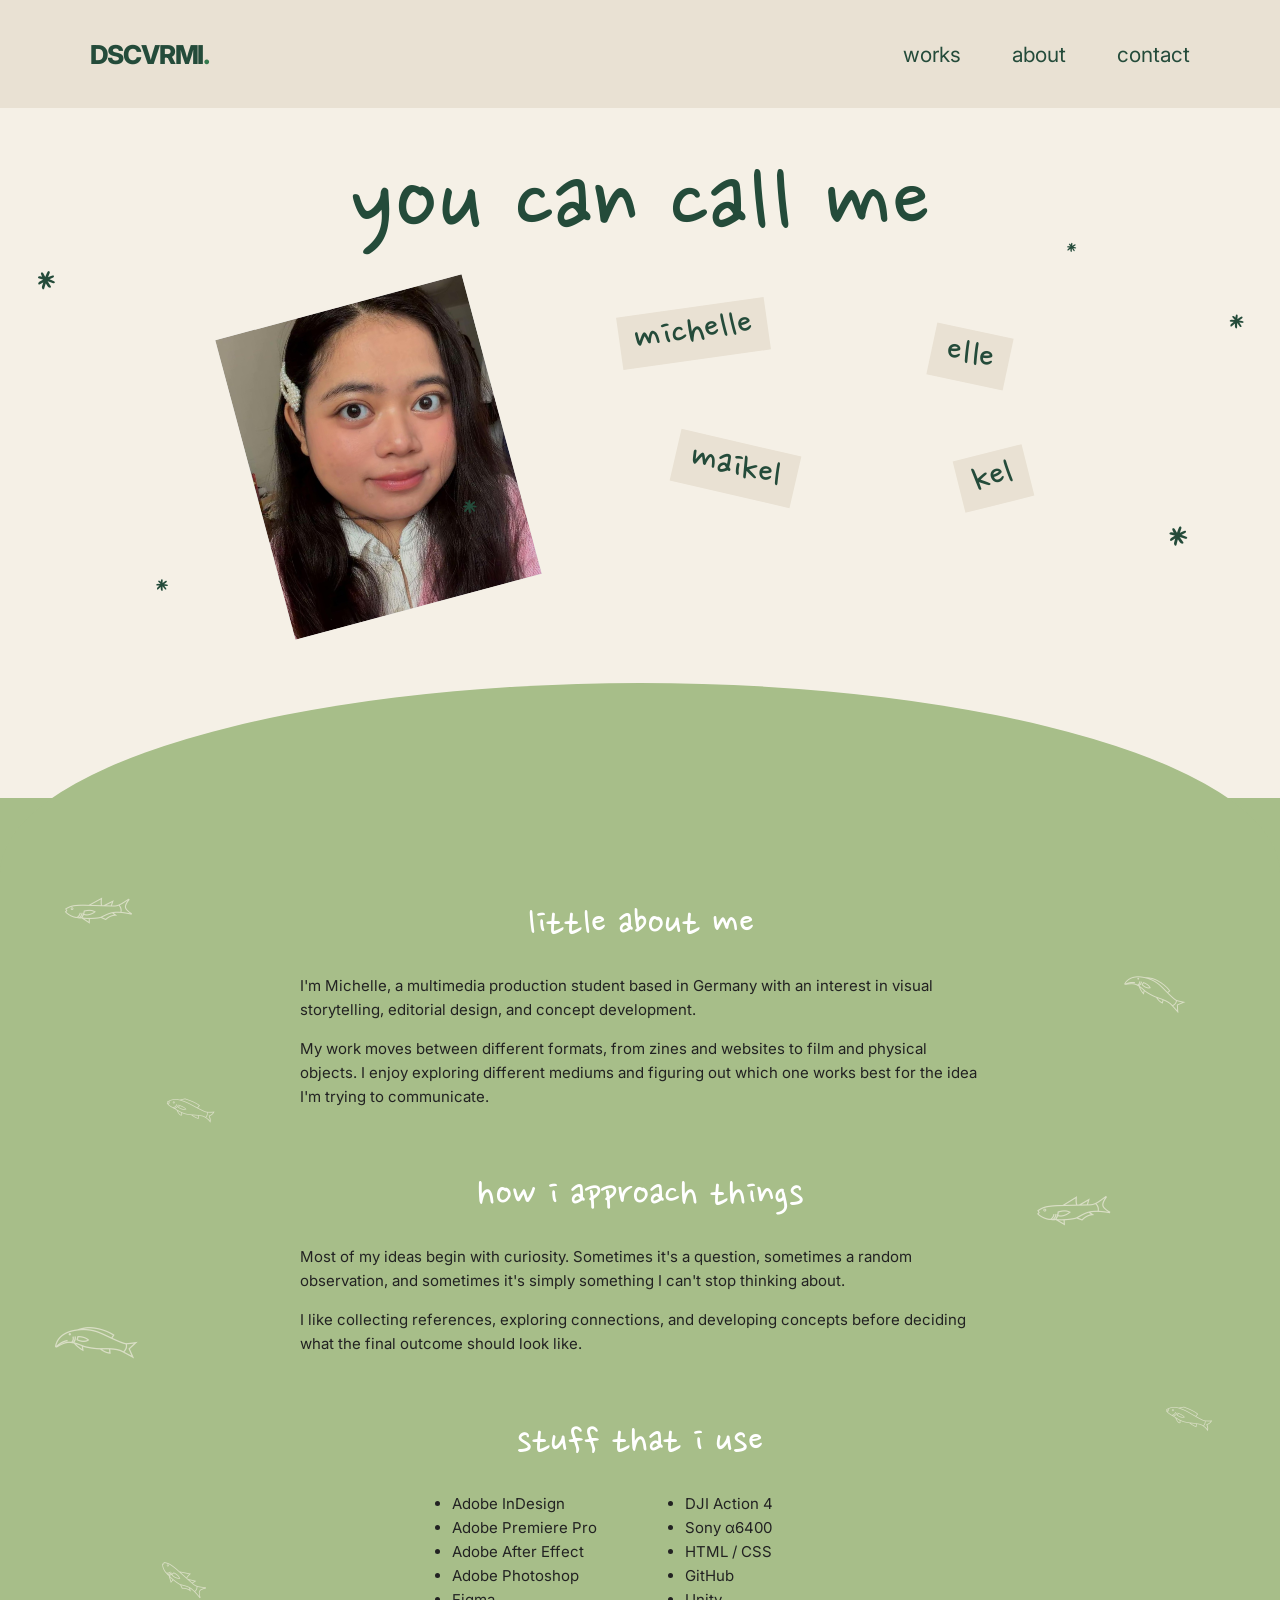
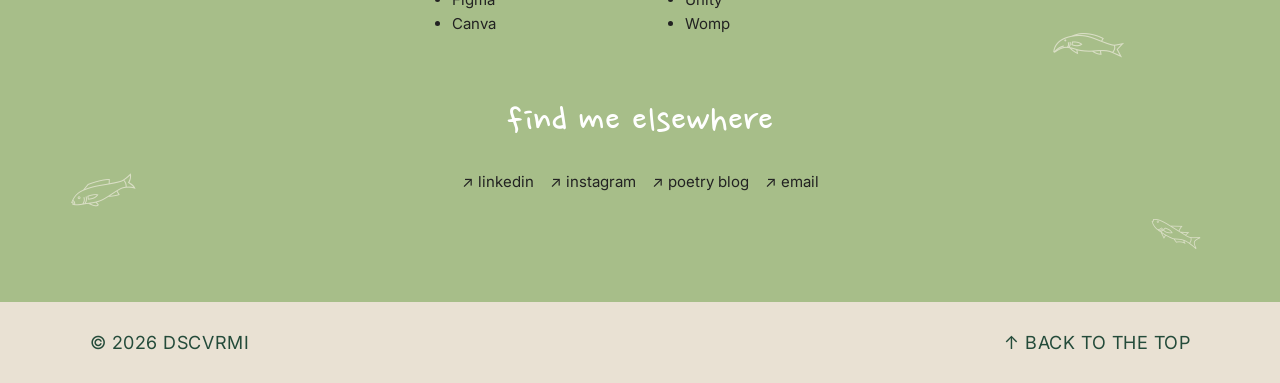
==== commit 9ce3d55f: "Update about.html" ====
--- a/about.html
+++ b/about.html
@@ -89,7 +89,7 @@
     .abt-photo-frame {
       position: absolute;
 
-      left: 4%;
+      left: 14%;
       top: 35px;
 
       width: 255px;
@@ -121,7 +121,7 @@
     .abt-names {
       position: absolute;
 
-      right: 4%;
+      right: 14%;
       top: 35px;
 
       width: 410px;
@@ -245,7 +245,7 @@
       width: 100%;
       background: var(--abt-sage);
 
-      margin-top: 105px;
+      margin-top: 155px;
       padding: 105px 24px 110px;
     }
 
@@ -511,7 +511,7 @@
       }
 
       .abt-green-section {
-        margin-top: 90px;
+        margin-top: 130px;
       }
 
       .abt-fish {
@@ -645,7 +645,7 @@
       /* GREEN SECTION */
 
       .abt-green-section {
-        margin-top: 75px;
+        margin-top: 155px;
         padding: 75px 24px 85px;
       }
 
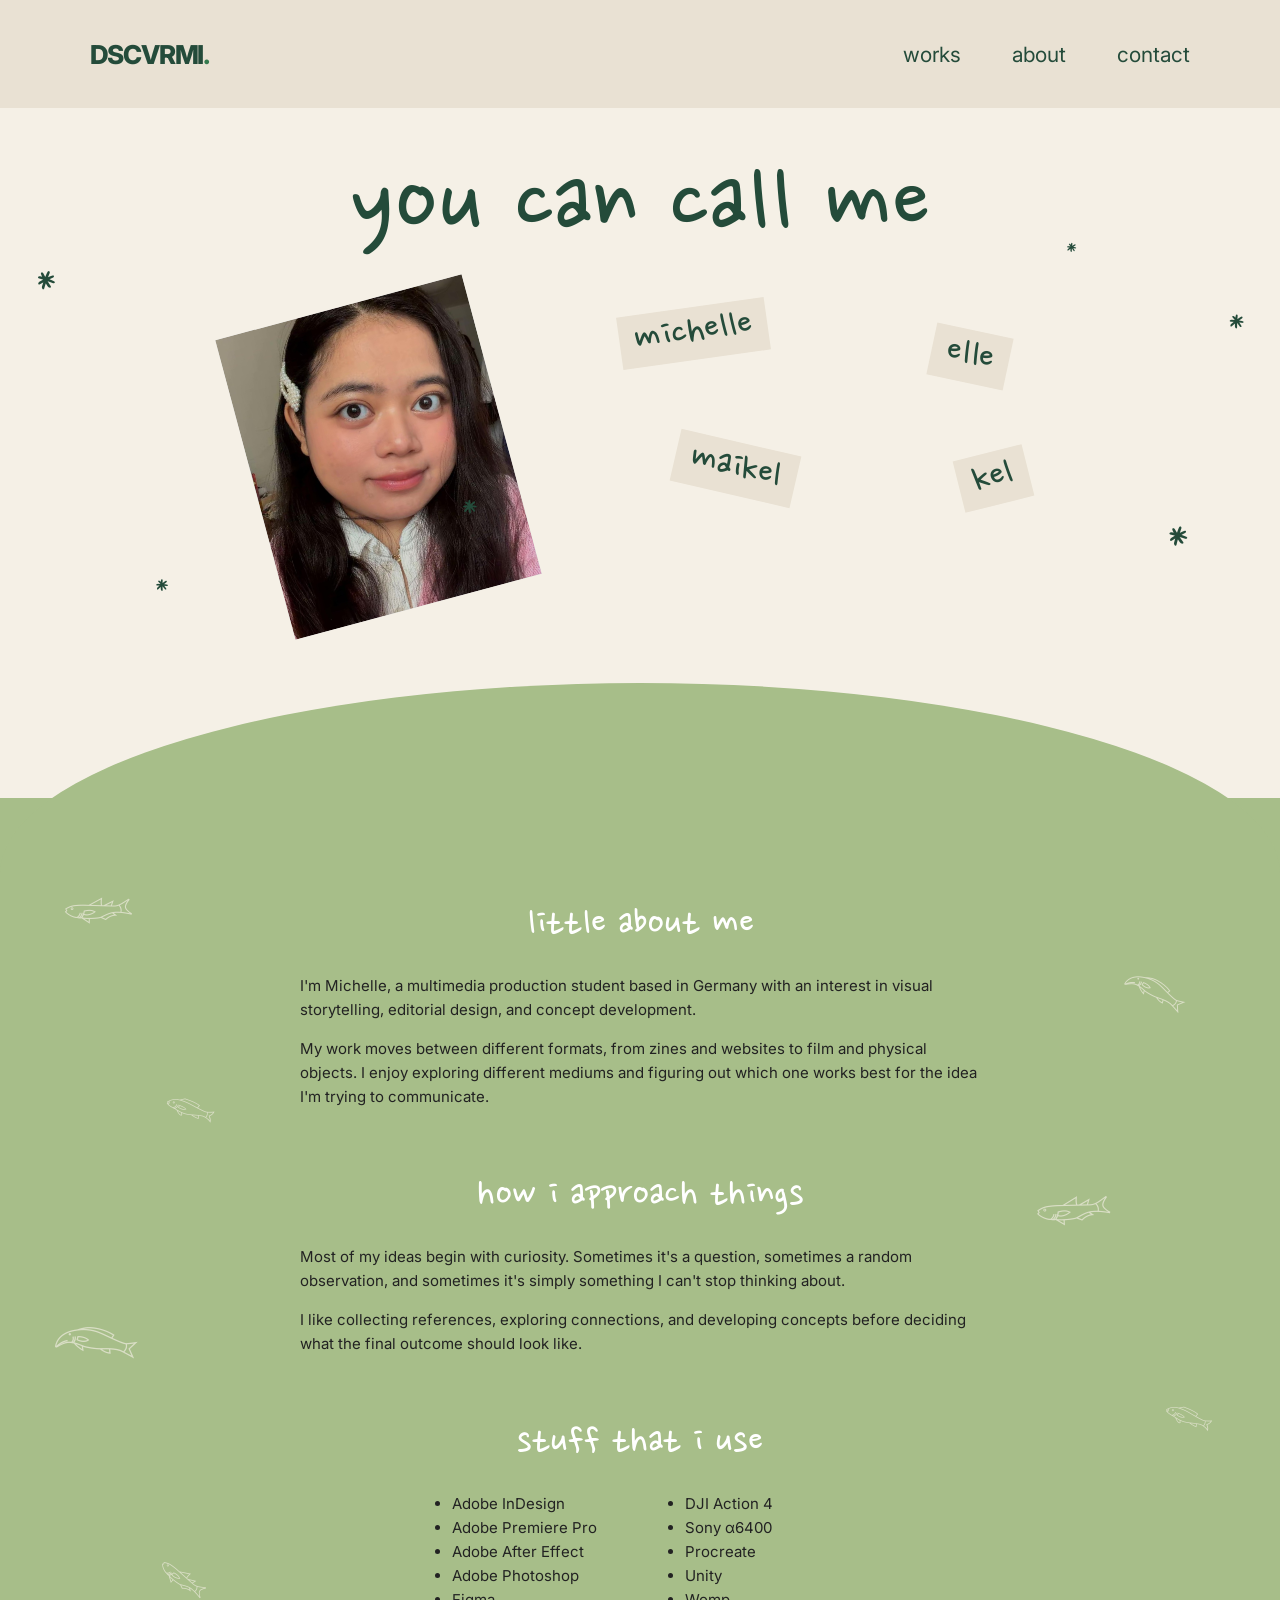
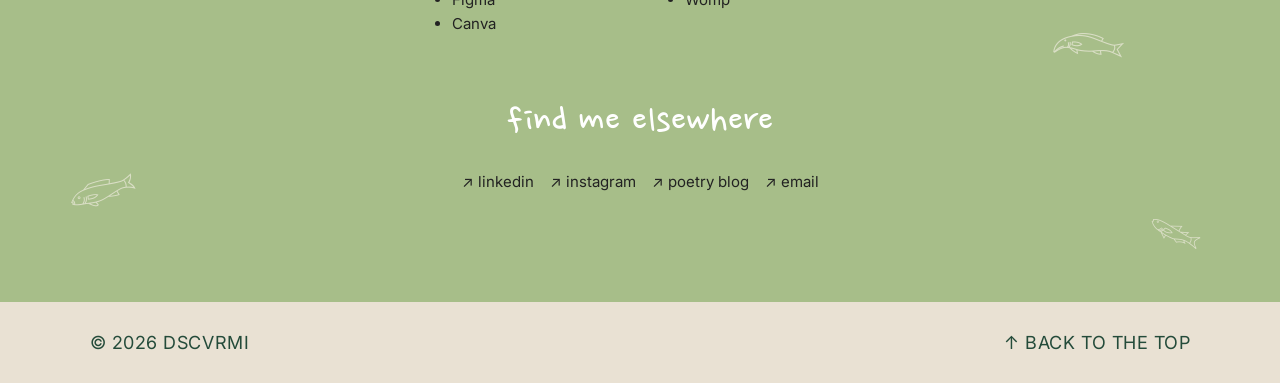
==== commit 75b13d04: "Update about.html" ====
--- a/about.html
+++ b/about.html
@@ -891,8 +891,7 @@
             <ul>
               <li>DJI Action 4</li>
               <li>Sony α6400</li>
-              <li>HTML / CSS</li>
-              <li>GitHub</li>
+              <li>Procreate</li>
               <li>Unity</li>
               <li>Womp</li>
             </ul>
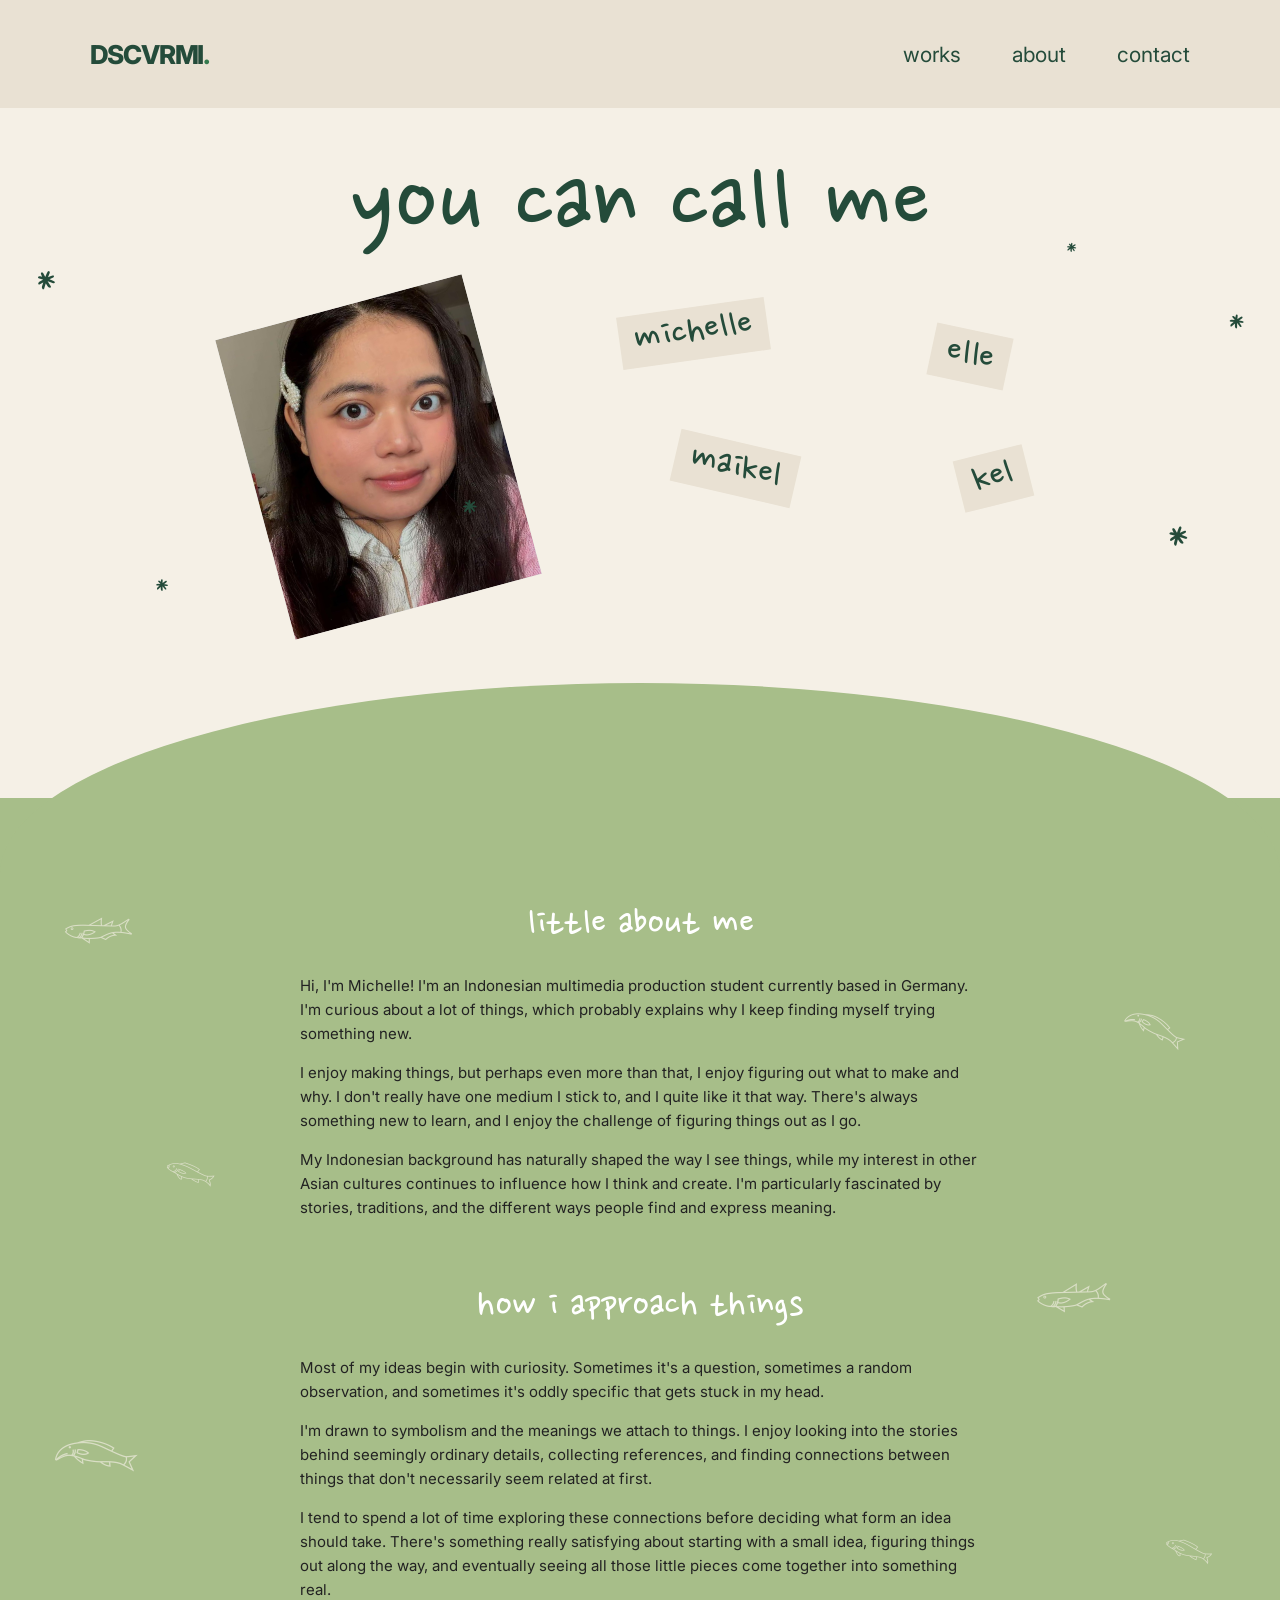
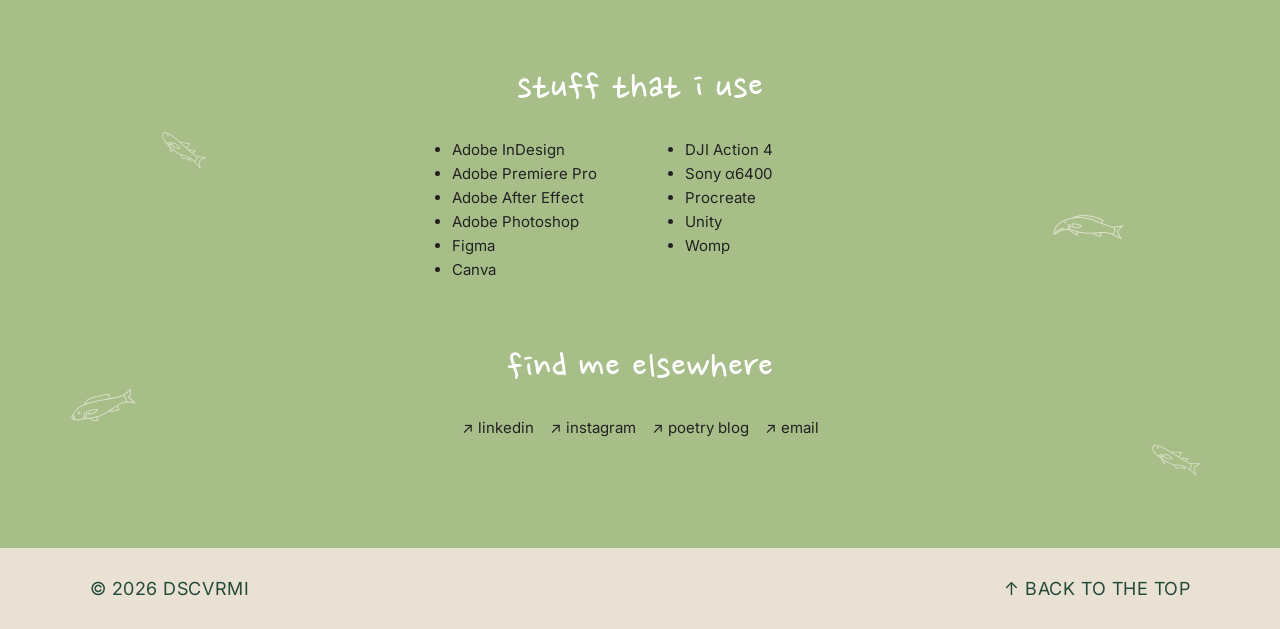
==== commit c00116d1: "Update about.html" ====
--- a/about.html
+++ b/about.html
@@ -835,16 +835,20 @@
           <h2>little about me</h2>
 
           <p>
-            I'm Michelle, a multimedia production student based in Germany
-            with an interest in visual storytelling, editorial design,
-            and concept development.
+            Hi, I'm Michelle! I'm an Indonesian multimedia production student currently based in Germany. 
+            I'm curious about a lot of things, which probably explains why I keep finding myself trying something new.
           </p>
-
+          
+          <p>    
+            I enjoy making things, but perhaps even more than that, I enjoy figuring out what to make and why. 
+            I don't really have one medium I stick to, and I quite like it that way. 
+            There's always something new to learn, and I enjoy the challenge of figuring things out as I go.
+          </p>
+          
           <p>
-            My work moves between different formats, from zines and
-            websites to film and physical objects. I enjoy exploring
-            different mediums and figuring out which one works best
-            for the idea I'm trying to communicate.
+            My Indonesian background has naturally shaped the way I see things, 
+            while my interest in other Asian cultures continues to influence how I think and create. 
+            I'm particularly fascinated by stories, traditions, and the different ways people find and express meaning.
           </p>
 
         </section>
@@ -859,13 +863,19 @@
           <p>
             Most of my ideas begin with curiosity. Sometimes it's
             a question, sometimes a random observation, and sometimes
-            it's simply something I can't stop thinking about.
+            it's oddly specific that gets stuck in my head.
           </p>
 
           <p>
-            I like collecting references, exploring connections,
-            and developing concepts before deciding what the final
-            outcome should look like.
+            I'm drawn to symbolism and the meanings we attach to things. 
+            I enjoy looking into the stories behind seemingly ordinary details, collecting references, 
+            and finding connections between things that don't necessarily seem related at first.
+          </p>
+
+          <p>
+          I tend to spend a lot of time exploring these connections before deciding what form an idea should take.
+            There's something really satisfying about starting with a small idea, figuring things out along the way, 
+            and eventually seeing all those little pieces come together into something real.
           </p>
 
         </section>
